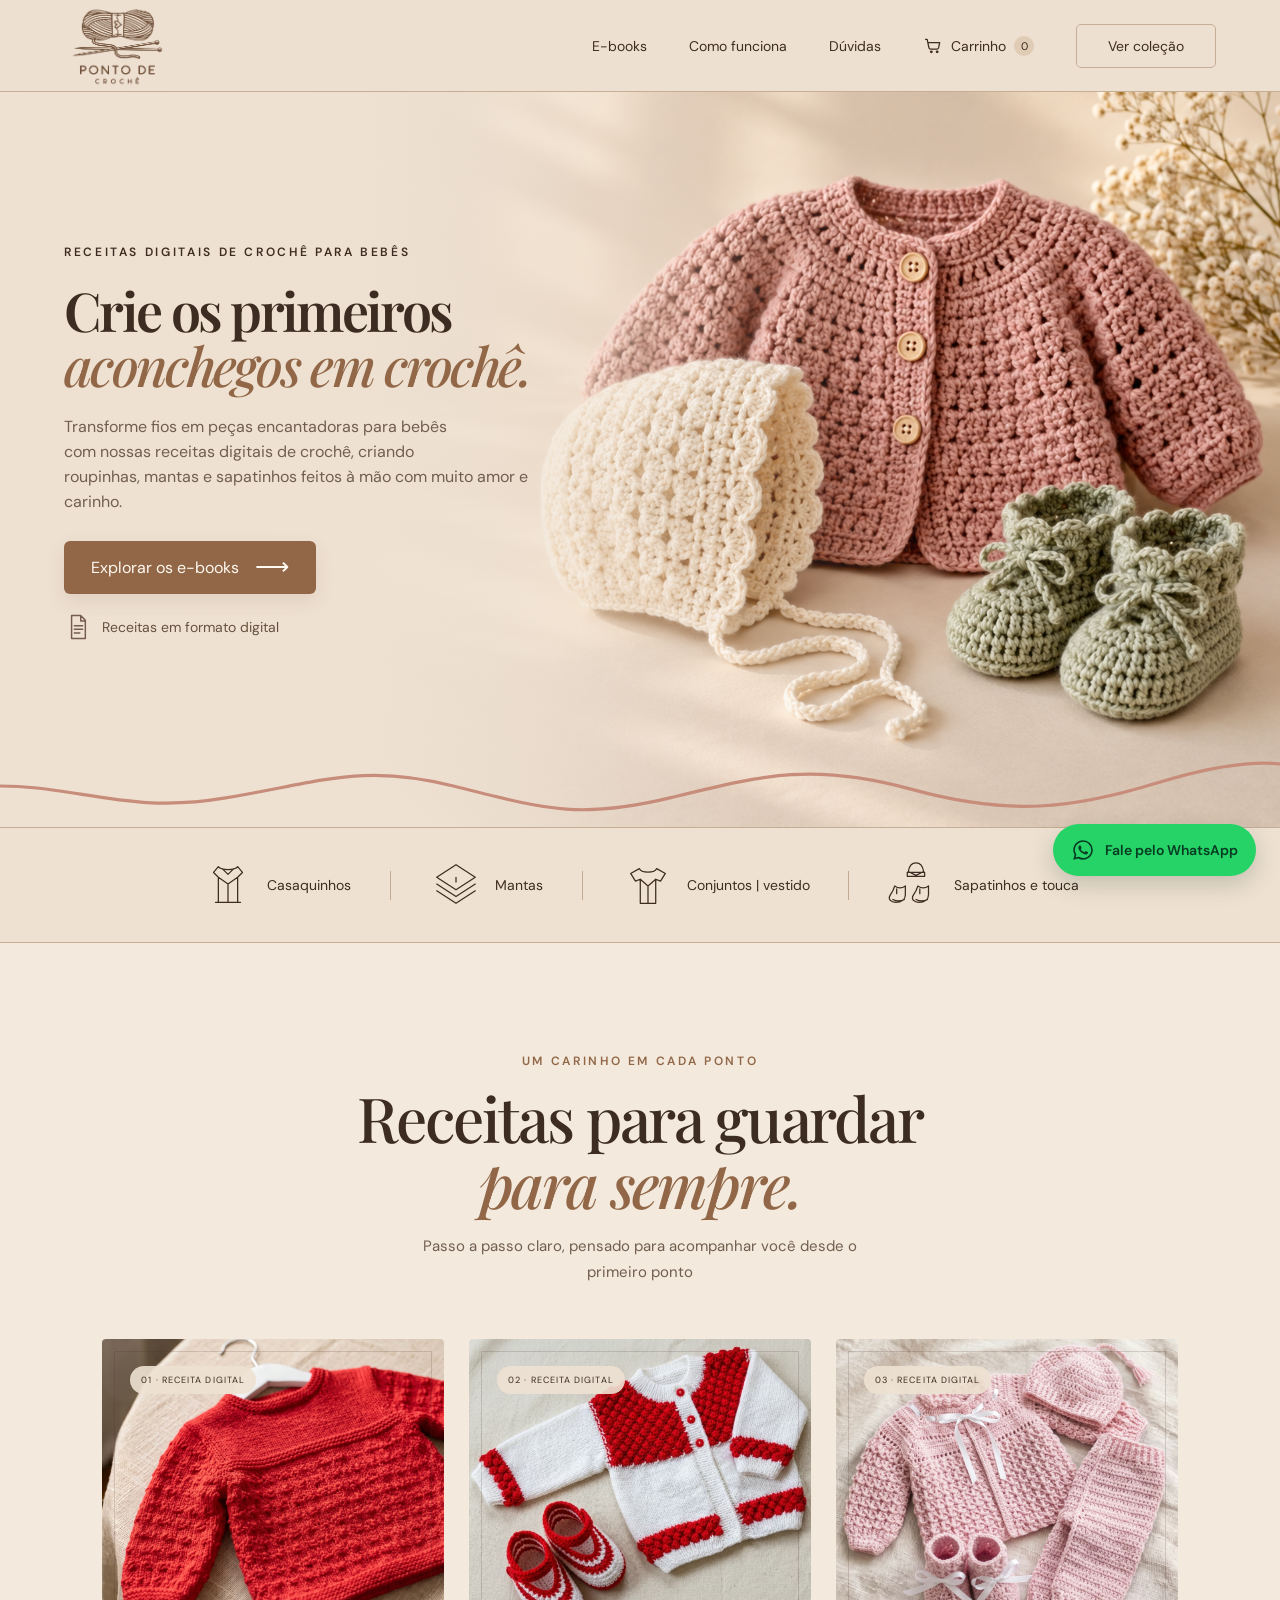
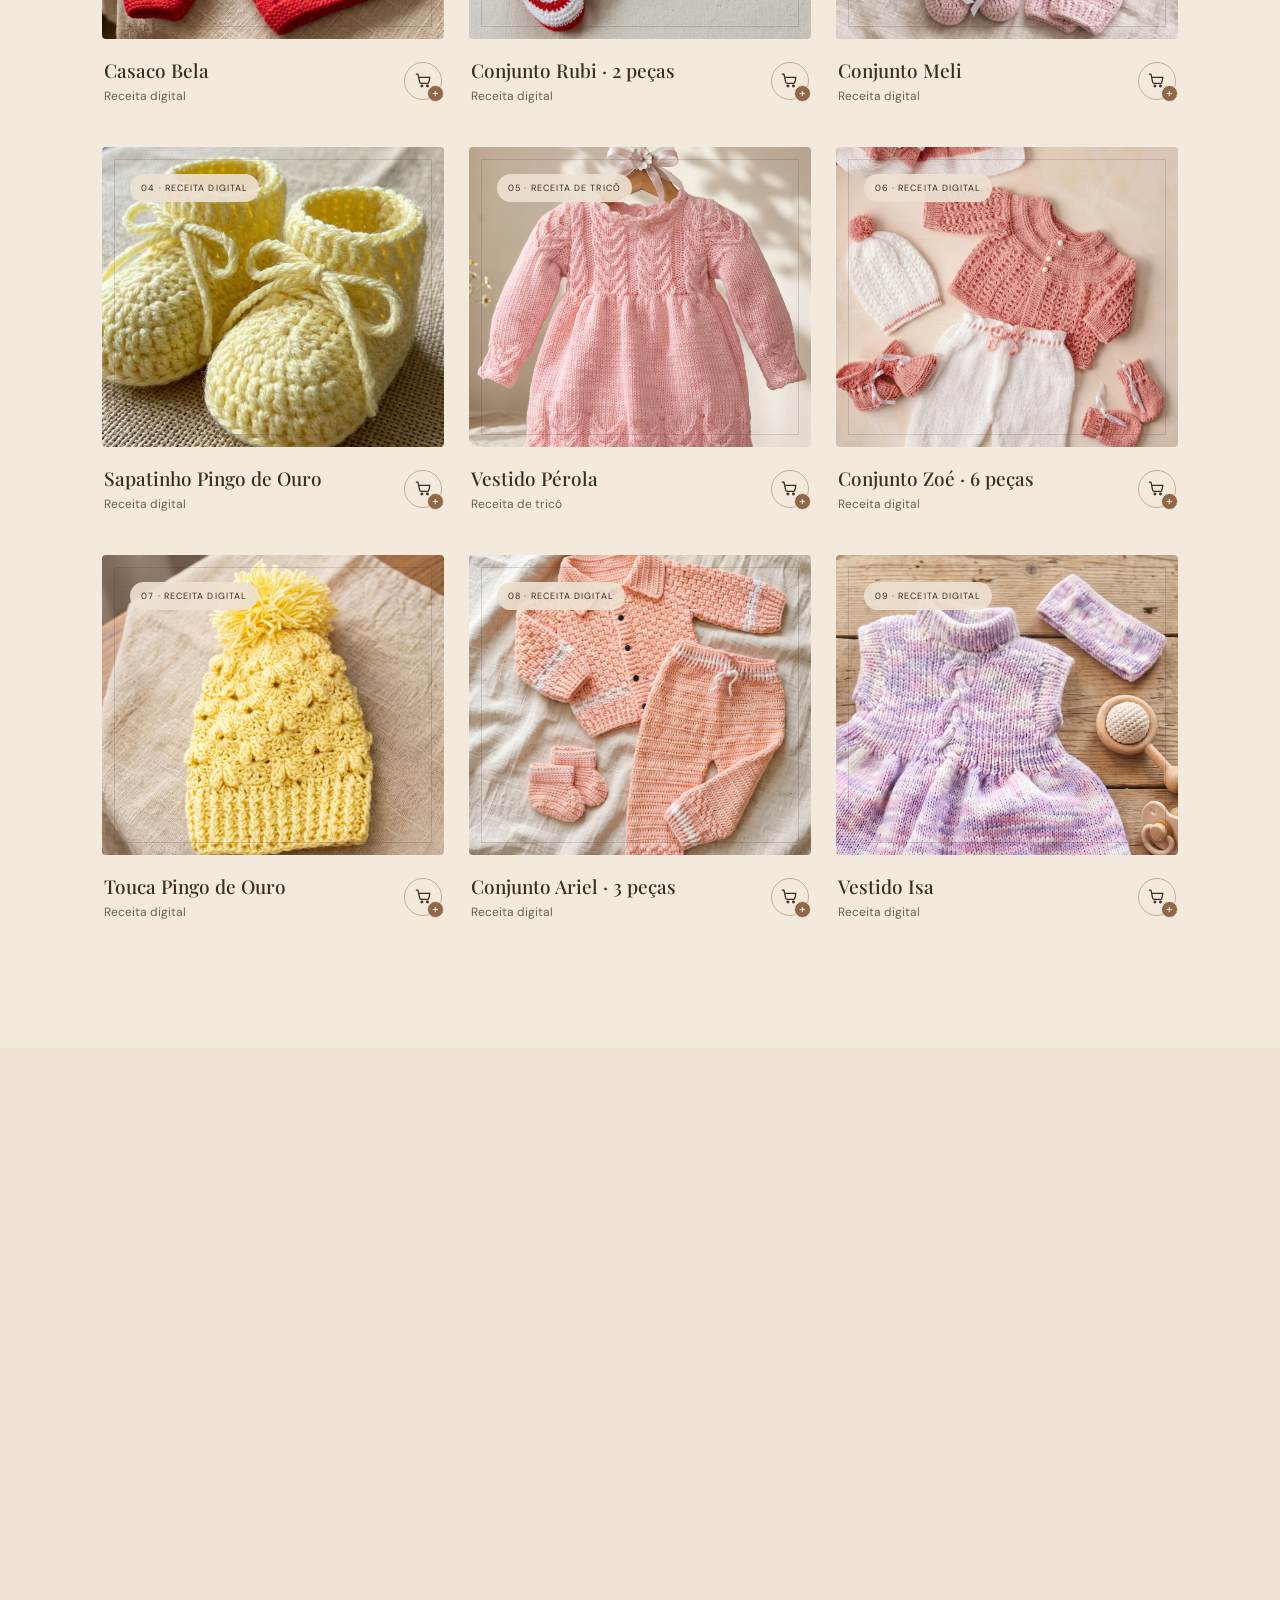
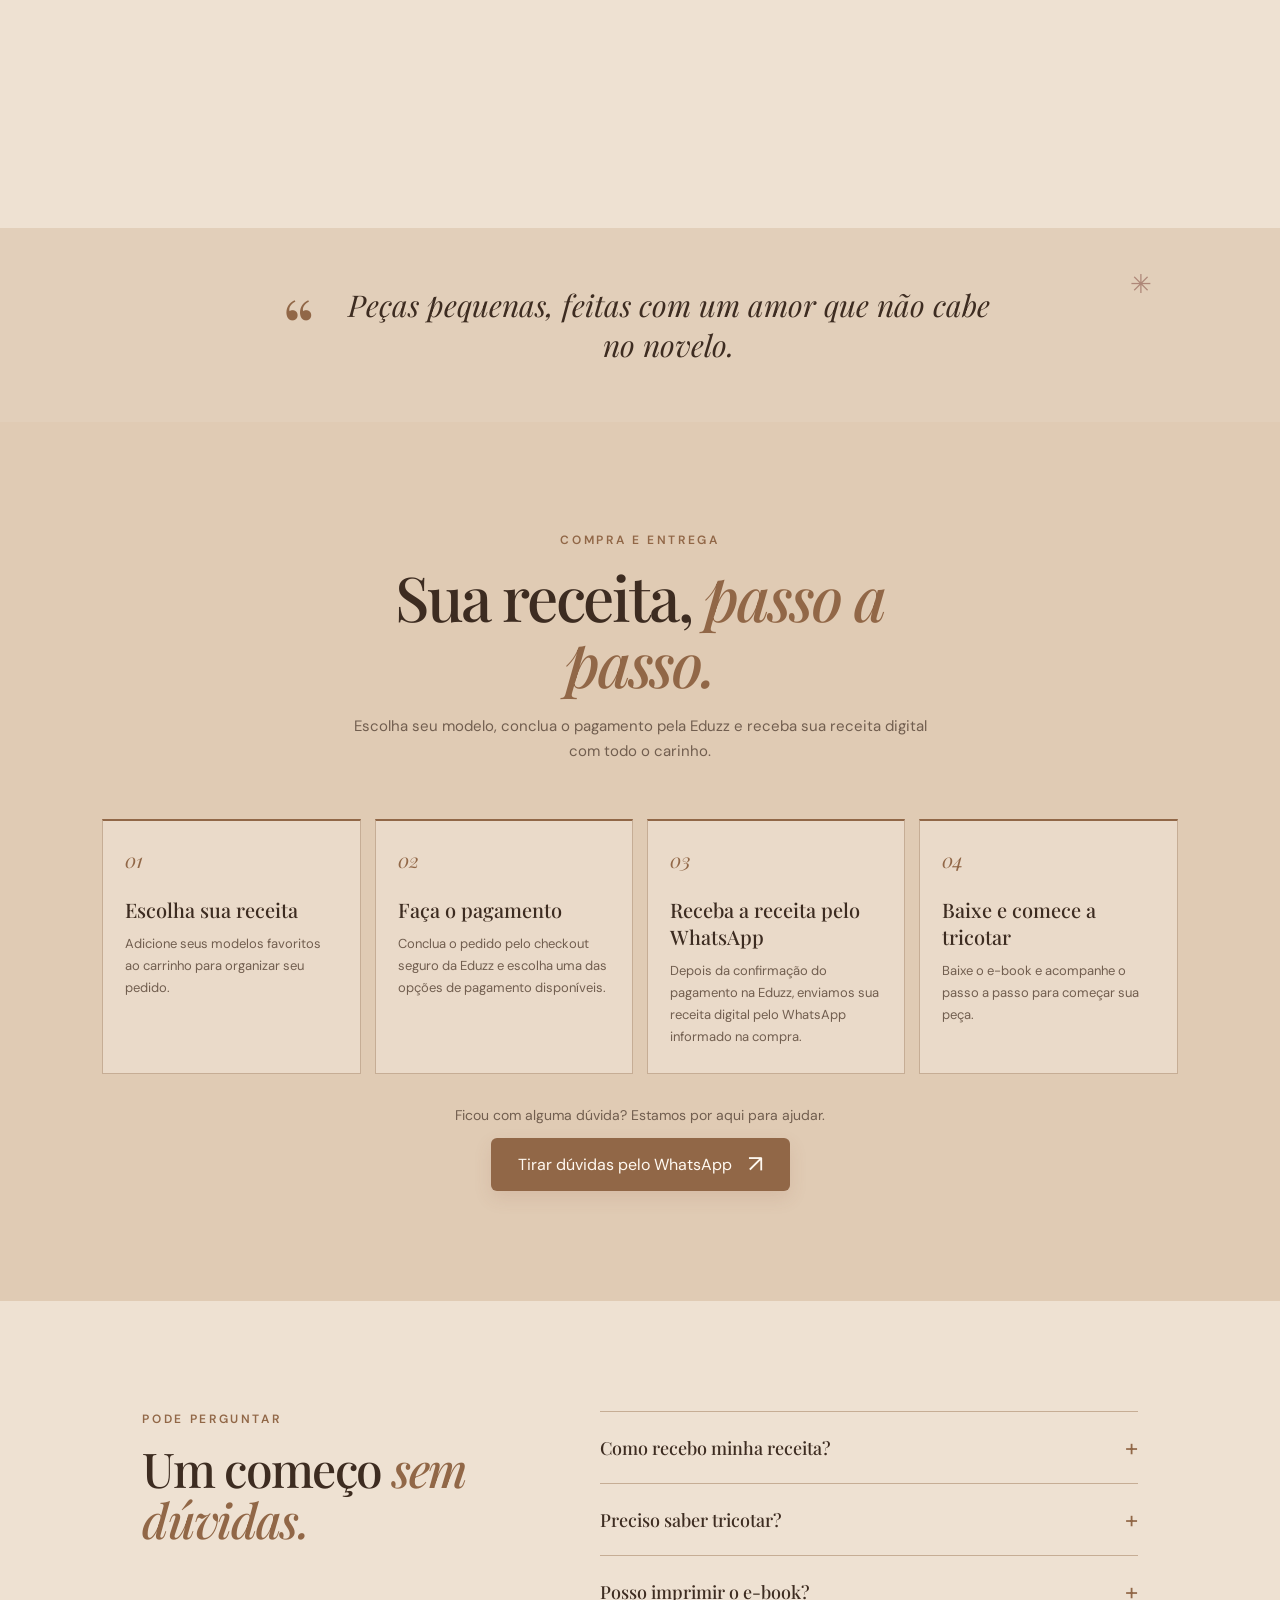
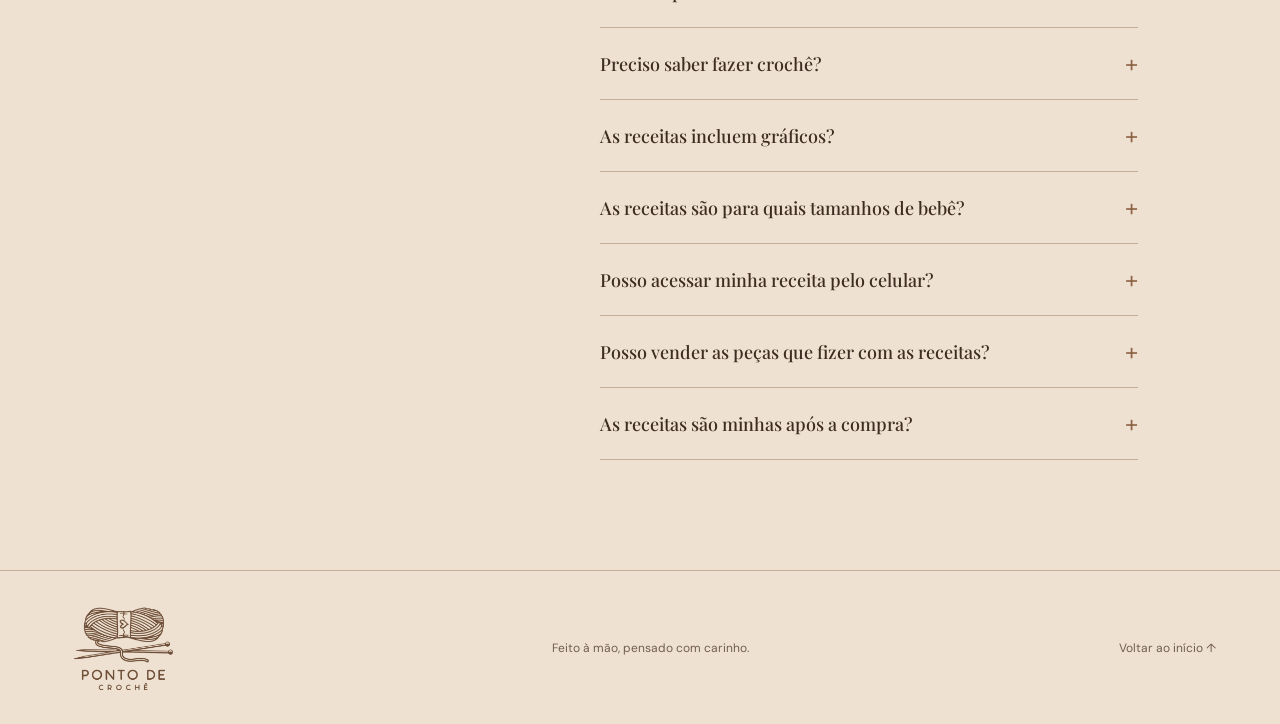
==== pontosdecroche/index.html @ a889184f "Add Ponto de Croche storefront" ====
<!doctype html>
<html lang="pt-BR">
<head>
  <meta charset="utf-8">
  <meta name="viewport" content="width=device-width, initial-scale=1">
  <meta name="theme-color" content="#eee1d2">
  <meta name="description" content="Receitas digitais de tricô para criar roupinhas, mantas e sapatinhos cheios de carinho.">
  <title>Tricô para bebês — receitas feitas de carinho</title>
  <link rel="preconnect" href="https://fonts.googleapis.com">
  <link rel="preconnect" href="https://fonts.gstatic.com" crossorigin>
  <link href="https://fonts.googleapis.com/css2?family=DM+Sans:wght@400;500;600&family=Playfair+Display:ital,wght@0,500;0,600;0,700;1,500;1,600&display=swap" rel="stylesheet">
  <link rel="stylesheet" href="styles.css">
  <script src="script.js" defer></script>
</head>
<body>
  <header class="site-header" id="topo">
    <a class="brand" href="#topo" aria-label="Ponto de Crochê — início">
      <span class="brand-logo" aria-hidden="true"></span>
    </a>
    <button class="menu-toggle" aria-label="Abrir menu" aria-expanded="false"><span></span><span></span></button>
    <nav class="main-nav" aria-label="Navegação principal">
      <a href="#colecao">E-books</a><a href="#como-funciona">Como funciona</a><a href="#duvidas">Dúvidas</a>
      <button class="cart-button" type="button" aria-label="Abrir carrinho vazio" aria-haspopup="dialog" aria-controls="cart-dialog">
        <svg viewBox="0 0 24 24" aria-hidden="true"><path d="M3 4h2l2.1 10.1a2 2 0 0 0 2 1.6h7.7a2 2 0 0 0 1.9-1.4L20 8H6M10 20a1 1 0 1 0 0-2 1 1 0 0 0 0 2Zm7 0a1 1 0 1 0 0-2 1 1 0 0 0 0 2Z"/></svg>
        <span>Carrinho</span><span class="cart-count" aria-hidden="true">0</span>
      </button>
      <a class="nav-cta" href="#colecao">Ver coleção</a>
    </nav>
  </header>

  <dialog class="cart-dialog" id="cart-dialog" aria-labelledby="cart-title">
    <div class="cart-dialog-heading"><h2 id="cart-title">Seu carrinho</h2><button class="cart-close" type="button" aria-label="Fechar carrinho">×</button></div>
    <p class="cart-empty">Seu carrinho está vazio.</p>
    <div class="cart-items" aria-live="polite"></div>
    <p class="cart-status" role="status" aria-live="polite"></p>
    <button class="cart-browse cart-checkout" type="button" disabled>Finalizar compra na Eduzz <span aria-hidden="true">⟶</span></button>
    <a class="cart-browse cart-browse-link" href="#colecao">Conhecer os e-books <span aria-hidden="true">⟶</span></a>
  </dialog>

  <main>
    <section class="hero" aria-labelledby="hero-title">
      <div class="hero-copy">
        <p class="eyebrow reveal">Receitas digitais de crochê para bebês</p>
        <h1 id="hero-title" class="reveal delay-1"><span>Crie os primeiros</span><em>aconchegos em crochê.</em></h1>
        <p class="hero-description reveal delay-2">Transforme fios em peças encantadoras para bebês<br class="desktop-copy-break"> com nossas receitas digitais de crochê, criando<br class="desktop-copy-break"> roupinhas, mantas e sapatinhos feitos à mão com muito amor e carinho.</p>
        <a class="button reveal delay-3" href="#colecao">Explorar os e-books <span aria-hidden="true">⟶</span></a>
        <div class="digital-note reveal delay-3"><svg viewBox="0 0 24 28" aria-hidden="true"><path d="M5 1h10l5 5v20H5zM15 1v6h5M8 12h9M8 16h9M8 20h6"/></svg><span>Receitas em formato digital</span></div>
      </div>
      <div class="hero-art" aria-label="Três roupinhas de crochê para bebês em tons pastel">
        <div class="art-halo"></div>
        <div class="art-photo"><img src="banner-croche-bebes.png" alt="Três peças infantis de crochê em tons pastel: casaquinho rosa, touca creme e sapatinhos verde-claro" fetchpriority="high"></div>
        <div class="photo-wash"></div>
        <div class="floating-yarn" aria-hidden="true"><span></span></div>
        <div class="floating-sparkle sparkle-one" aria-hidden="true">✳</div><div class="floating-sparkle sparkle-two" aria-hidden="true">✳</div>
      </div>
      <div class="thread-line" aria-hidden="true"><svg viewBox="0 0 1600 100" preserveAspectRatio="none"><path d="M-15 54C90 50 155 90 280 69s174-44 288-15 157 42 272 14 177-44 300-10 202 24 306-8 162-29 184-14"/></svg></div>
    </section>

    <section class="categories" aria-label="Tipos de receitas">
      <a href="#colecao" class="category reveal"><svg viewBox="0 0 56 56" aria-hidden="true"><path d="M18 9c3 4 17 4 20 0l5 6-5 5v26H18V20l-5-5zM18 20l10 7 10-7M28 27v19M15 46h26M22 11l6 6 6-6"/></svg><span>Casaquinhos</span></a>
      <span class="category-divider" aria-hidden="true"></span>
      <a href="#colecao" class="category reveal delay-1"><svg viewBox="0 0 56 56" aria-hidden="true"><path d="m8 20 20-13 20 13-20 13zM8 27l20 13 20-13M8 34l20 13 20-13M28 20v5"/></svg><span>Mantas</span></a>
      <span class="category-divider" aria-hidden="true"></span>
      <a href="#colecao" class="category reveal delay-2"><svg viewBox="0 0 56 56" aria-hidden="true"><path d="M19 11c2 5 16 5 18 0l9 5-5 8-5-2v25H20V22l-5 2-5-8zM20 22l8 7 8-7M28 29v18"/></svg><span>Conjuntos | vestido</span></a>
      <span class="category-divider" aria-hidden="true"></span>
      <a href="#colecao" class="category reveal delay-3"><svg viewBox="0 0 56 56" aria-hidden="true"><path d="M21 14c1-6 4-9 8-9s7 3 8 9l-8 4-8-4zM20 15h18v4H20zM7 29c4 3 7 3 11 0v9c0 5-4 8-10 8-5 0-8-3-6-7l3-5 2-5zM31 29c4 3 7 3 11 0v9c0 5-4 8-10 8-5 0-8-3-6-7l3-5 2-5zM9 32v5M33 32v5M5 43c4 2 8 2 12 0M29 43c4 2 8 2 12 0"/></svg><span>Sapatinhos e touca</span></a>
    </section>

    <section class="collection section-pad" id="colecao">
      <div class="section-heading reveal"><p class="eyebrow">Um carinho em cada ponto</p><h2>Receitas para guardar<br><em>para sempre.</em></h2><p>Passo a passo claro, pensado para acompanhar você desde o primeiro ponto</p></div>
      <div class="book-grid">
        <article class="book-card reveal"><div class="book-visual"><img class="book-photo" src="assets/receitas/casaco-bela.jpg" alt="Casaco vermelho de bebê feito à mão" loading="lazy"><span class="book-label">01 · receita digital</span></div><div class="book-info"><div><h3>Casaco Bela</h3><p>Receita digital</p></div><button class="add-to-cart" type="button" data-product-id="casaco-bela" aria-label="Adicionar Casaco Bela ao carrinho"><svg viewBox="0 0 24 24" aria-hidden="true"><path d="M3 4h2l2.1 10.1a2 2 0 0 0 2 1.6h7.7a2 2 0 0 0 1.9-1.4L20 8H6M10 20a1 1 0 1 0 0-2 1 1 0 0 0 0 2Zm7 0a1 1 0 1 0 0-2 1 1 0 0 0 0 2Z"/></svg></button></div></article>
        <article class="book-card reveal delay-1"><div class="book-visual"><img class="book-photo" src="assets/receitas/conjunto-rubi-2-pecas.jpg" alt="Conjunto branco e vermelho com casaquinho e sapatinhos" loading="lazy"><span class="book-label">02 · receita digital</span></div><div class="book-info"><div><h3>Conjunto Rubi · 2 peças</h3><p>Receita digital</p></div><button class="add-to-cart" type="button" data-product-id="conjunto-rubi" aria-label="Adicionar Conjunto Rubi, 2 peças, ao carrinho"><svg viewBox="0 0 24 24" aria-hidden="true"><path d="M3 4h2l2.1 10.1a2 2 0 0 0 2 1.6h7.7a2 2 0 0 0 1.9-1.4L20 8H6M10 20a1 1 0 1 0 0-2 1 1 0 0 0 0 2Zm7 0a1 1 0 1 0 0-2 1 1 0 0 0 0 2Z"/></svg></button></div></article>
        <article class="book-card reveal delay-2"><div class="book-visual"><img class="book-photo" src="assets/receitas/conjunto-meli.jpg" alt="Conjunto rosa de bebê com casaquinho, touca e sapatinhos" loading="lazy"><span class="book-label">03 · receita digital</span></div><div class="book-info"><div><h3>Conjunto Meli</h3><p>Receita digital</p></div><button class="add-to-cart" type="button" data-product-id="conjunto-meli" aria-label="Adicionar Conjunto Meli ao carrinho"><svg viewBox="0 0 24 24" aria-hidden="true"><path d="M3 4h2l2.1 10.1a2 2 0 0 0 2 1.6h7.7a2 2 0 0 0 1.9-1.4L20 8H6M10 20a1 1 0 1 0 0-2 1 1 0 0 0 0 2Zm7 0a1 1 0 1 0 0-2 1 1 0 0 0 0 2Z"/></svg></button></div></article>
        <article class="book-card reveal delay-3"><div class="book-visual"><img class="book-photo" src="assets/receitas/sapatinho-pingo-de-ouro.png" alt="Par de sapatinhos de bebê em amarelo claro" loading="lazy"><span class="book-label">04 · receita digital</span></div><div class="book-info"><div><h3>Sapatinho Pingo de Ouro</h3><p>Receita digital</p></div><button class="add-to-cart" type="button" data-product-id="sapatinho-pingo-de-ouro" aria-label="Adicionar Sapatinho Pingo de Ouro ao carrinho"><svg viewBox="0 0 24 24" aria-hidden="true"><path d="M3 4h2l2.1 10.1a2 2 0 0 0 2 1.6h7.7a2 2 0 0 0 1.9-1.4L20 8H6M10 20a1 1 0 1 0 0-2 1 1 0 0 0 0 2Zm7 0a1 1 0 1 0 0-2 1 1 0 0 0 0 2Z"/></svg></button></div></article>
        <article class="book-card reveal"><div class="book-visual"><img class="book-photo" src="assets/receitas/vestido-perola.png" alt="Vestido infantil de tricô rosa claro com mangas compridas e laço branco" loading="lazy"><span class="book-label">05 · receita de tricô</span></div><div class="book-info"><div><h3>Vestido Pérola</h3><p>Receita de tricô</p></div><button class="add-to-cart" type="button" data-product-id="vestido-perola" aria-label="Adicionar Vestido Pérola ao carrinho"><svg viewBox="0 0 24 24" aria-hidden="true"><path d="M3 4h2l2.1 10.1a2 2 0 0 0 2 1.6h7.7a2 2 0 0 0 1.9-1.4L20 8H6M10 20a1 1 0 1 0 0-2 1 1 0 0 0 0 2Zm7 0a1 1 0 1 0 0-2 1 1 0 0 0 0 2Z"/></svg></button></div></article>
        <article class="book-card reveal delay-1"><div class="book-visual"><img class="book-photo" src="assets/receitas/conjunto-zoe.jpg" alt="Conjunto de tricô infantil em rosa e branco com casaquinho, calça, touca e sapatinhos" loading="lazy"><span class="book-label">06 · receita digital</span></div><div class="book-info"><div><h3>Conjunto Zoé · 6 peças</h3><p>Receita digital</p></div><button class="add-to-cart" type="button" data-product-id="conjunto-zoe" aria-label="Adicionar Conjunto Zoé, 6 peças, ao carrinho"><svg viewBox="0 0 24 24" aria-hidden="true"><path d="M3 4h2l2.1 10.1a2 2 0 0 0 2 1.6h7.7a2 2 0 0 0 1.9-1.4L20 8H6M10 20a1 1 0 1 0 0-2 1 1 0 0 0 0 2Zm7 0a1 1 0 1 0 0-2 1 1 0 0 0 0 2Z"/></svg></button></div></article>
        <article class="book-card reveal delay-2"><div class="book-visual"><img class="book-photo" src="assets/receitas/touca-pingo-de-ouro.jpg" alt="Touca amarela de bebê com pompom" loading="lazy"><span class="book-label">07 · receita digital</span></div><div class="book-info"><div><h3>Touca Pingo de Ouro</h3><p>Receita digital</p></div><button class="add-to-cart" type="button" data-product-id="touca-pingo-de-ouro" aria-label="Adicionar Touca Pingo de Ouro ao carrinho"><svg viewBox="0 0 24 24" aria-hidden="true"><path d="M3 4h2l2.1 10.1a2 2 0 0 0 2 1.6h7.7a2 2 0 0 0 1.9-1.4L20 8H6M10 20a1 1 0 1 0 0-2 1 1 0 0 0 0 2Zm7 0a1 1 0 1 0 0-2 1 1 0 0 0 0 2Z"/></svg></button></div></article>
        <article class="book-card reveal delay-3"><div class="book-visual"><img class="book-photo" src="assets/receitas/conjunto-ariel-3-pecas.jpg" alt="Conjunto infantil de crochê rosa claro com casaquinho, calça e sapatinhos" loading="lazy"><span class="book-label">08 · receita digital</span></div><div class="book-info"><div><h3>Conjunto Ariel · 3 peças</h3><p>Receita digital</p></div><button class="add-to-cart" type="button" data-product-id="conjunto-ariel" aria-label="Adicionar Conjunto Ariel, 3 peças, ao carrinho"><svg viewBox="0 0 24 24" aria-hidden="true"><path d="M3 4h2l2.1 10.1a2 2 0 0 0 2 1.6h7.7a2 2 0 0 0 1.9-1.4L20 8H6M10 20a1 1 0 1 0 0-2 1 1 0 0 0 0 2Zm7 0a1 1 0 1 0 0-2 1 1 0 0 0 0 2Z"/></svg></button></div></article>
        <article class="book-card reveal"><div class="book-visual"><img class="book-photo" src="assets/receitas/vestido-isa.png" alt="Vestido infantil de tricô em tons claros de rosa e lilás" loading="lazy"><span class="book-label">09 · receita digital</span></div><div class="book-info"><div><h3>Vestido Isa</h3><p>Receita digital</p></div><button class="add-to-cart" type="button" data-product-id="vestido-isa" aria-label="Adicionar Vestido Isa ao carrinho"><svg viewBox="0 0 24 24" aria-hidden="true"><path d="M3 4h2l2.1 10.1a2 2 0 0 0 2 1.6h7.7a2 2 0 0 0 1.9-1.4L20 8H6M10 20a1 1 0 1 0 0-2 1 1 0 0 0 0 2Zm7 0a1 1 0 1 0 0-2 1 1 0 0 0 0 2Z"/></svg></button></div></article>
      </div>
    </section>

    <section class="how section-pad" id="como-funciona"><div class="how-image reveal"><img src="assets/como-funciona/croche-manual.png" alt="Mãos fazendo crochê em peça branca e vermelha para bebê" loading="lazy"><span class="image-note">feito com calma, ponto por ponto</span></div><div class="how-copy reveal delay-1"><p class="eyebrow">Do primeiro ponto ao último</p><h2>Seu próximo<br>projeto começa<br><em>com um clique.</em></h2><ol class="steps"><li><span>01</span><div><h3>Escolha sua receita</h3><p>Encontre o projeto que combina com você.</p></div></li><li><span>02</span><div><h3>Receba na hora</h3><p>O e-book digital chega para você começar.</p></div></li><li><span>03</span><div><h3>Tricote com carinho</h3><p>Acompanhe instruções feitas para serem simples.</p></div></li></ol><a href="#colecao" class="text-link">Encontrar meu próximo projeto <span>⟶</span></a></div></section>

    <section class="quote-band reveal"><span class="quote-mark">“</span><p>Peças pequenas, feitas com um amor que não cabe no novelo.</p><span class="quote-flower">✳</span></section>
    <section class="purchase-guide section-pad" id="como-comprar" aria-labelledby="purchase-title">
      <div class="section-heading reveal">
        <p class="eyebrow">Compra e entrega</p>
        <h2 id="purchase-title">Sua receita, <em>passo a passo.</em></h2>
        <p>Escolha seu modelo, conclua o pagamento pela Eduzz e receba sua receita digital com todo o carinho.</p>
      </div>
      <div class="purchase-grid">
        <article class="purchase-card reveal"><span class="purchase-number">01</span><h3>Escolha sua receita</h3><p>Adicione seus modelos favoritos ao carrinho para organizar seu pedido.</p></article>
        <article class="purchase-card reveal delay-1"><span class="purchase-number">02</span><h3>Faça o pagamento</h3><p>Conclua o pedido pelo checkout seguro da Eduzz e escolha uma das opções de pagamento disponíveis.</p></article>
        <article class="purchase-card reveal delay-2"><span class="purchase-number">03</span><h3>Receba a receita pelo WhatsApp</h3><p>Depois da confirmação do pagamento na Eduzz, enviamos sua receita digital pelo WhatsApp informado na compra.</p></article>
        <article class="purchase-card reveal delay-3"><span class="purchase-number">04</span><h3>Baixe e comece a tricotar</h3><p>Baixe o e-book e acompanhe o passo a passo para começar sua peça.</p></article>
      </div>
      <div class="purchase-contact reveal"><p>Ficou com alguma dúvida? Estamos por aqui para ajudar.</p><a class="button" href="https://wa.me/5545920058122?text=Ol%C3%A1%21%20Quero%20tirar%20uma%20d%C3%BAvida%20sobre%20as%20receitas%20digitais." target="_blank" rel="noopener noreferrer">Tirar dúvidas pelo WhatsApp <span aria-hidden="true">↗</span></a></div>
    </section>

    <section class="faq section-pad" id="duvidas"><div class="section-heading reveal"><p class="eyebrow">Pode perguntar</p><h2>Um começo <em>sem dúvidas.</em></h2></div><div class="faq-list"><details class="reveal"><summary>Como recebo minha receita?</summary><p>As receitas são digitais. Depois da compra, você recebe o acesso para baixar e consultar no seu celular, tablet ou computador.</p></details><details class="reveal delay-1"><summary>Preciso saber tricotar?</summary><p>As instruções são organizadas para acompanhar cada etapa. Confira a descrição de cada e-book para ver o nível indicado e os materiais necessários.</p></details><details class="reveal delay-2"><summary>Posso imprimir o e-book?</summary><p>Sim. Você pode consultar a receita na tela ou imprimir uma cópia para acompanhar seu projeto.</p></details><details class="reveal"><summary>Preciso saber fazer crochê?</summary><p>Não precisa ser expert! Nossas receitas são explicadas passo a passo, com orientações para ajudar você durante a confecção. E, se surgir alguma dúvida, você também conta com suporte para não precisar fazer tudo sozinha!</p></details><details class="reveal"><summary>As receitas incluem gráficos?</summary><p>Sim! Nossas receitas contam com instruções detalhadas, gráficos e guias de pontos para facilitar o seu aprendizado e ajudar você a criar cada peça com mais confiança.</p></details><details class="reveal"><summary>As receitas são para quais tamanhos de bebê?</summary><p>Cada receita possui suas próprias indicações de tamanho, para que você saiba exatamente para qual fase do bebê a peça foi pensada. Confira os detalhes de cada modelo antes de começar!</p></details><details class="reveal"><summary>Posso acessar minha receita pelo celular?</summary><p>Sim! Você pode acessar suas receitas pelo celular, tablet ou computador, sempre que quiser. E, se preferir acompanhar cada etapa no papel, também pode imprimir o e-book.</p></details><details class="reveal"><summary>Posso vender as peças que fizer com as receitas?</summary><p>Sim! Você pode transformar nossas receitas em lindas peças de crochê feitas à mão e comercializar suas criações.</p></details><details class="reveal"><summary>As receitas são minhas após a compra?</summary><p>Sim! Após a compra, você terá acesso vitalício à receita adquirida, podendo consultá-la sempre que quiser, sem se preocupar com o prazo de acesso.</p></details></div></section>
  </main>
  <footer class="site-footer"><a class="brand" href="#topo" aria-label="Ponto de Crochê — voltar ao início"><span class="brand-logo" aria-hidden="true"></span></a><p>Feito à mão, pensado com carinho.</p><a href="#topo" class="back-top">Voltar ao início ↑</a></footer>
  <a class="whatsapp-float" href="https://wa.me/5545920058122?text=Ol%C3%A1%21%20Quero%20saber%20mais%20sobre%20as%20receitas%20de%20croch%C3%AA%20para%20beb%C3%AAs." target="_blank" rel="noopener noreferrer" aria-label="Fale diretamente pelo WhatsApp, abre em nova aba">
    <svg viewBox="0 0 32 32" aria-hidden="true"><path fill="currentColor" d="M16.04 3C8.87 3 3.04 8.8 3.04 15.97c0 2.29.6 4.53 1.73 6.5L3 29l6.7-1.75a13.1 13.1 0 0 0 6.34 1.62h.01c7.17 0 13-5.82 13-12.98A12.9 12.9 0 0 0 16.04 3Zm.01 23.67h-.01a10.9 10.9 0 0 1-5.56-1.52l-.4-.24-3.98 1.04 1.06-3.88-.26-.4a10.84 10.84 0 0 1-1.67-5.7c0-5.98 4.86-10.84 10.83-10.84 2.9 0 5.62 1.13 7.67 3.18a10.78 10.78 0 0 1 3.17 7.68c0 5.97-4.86 10.83-10.85 10.83Zm5.95-8.12c-.32-.16-1.88-.93-2.17-1.03-.29-.1-.5-.16-.71.16-.21.32-.82 1.03-1 1.24-.19.21-.37.24-.69.08-.32-.16-1.34-.49-2.55-1.57-.94-.84-1.57-1.88-1.75-2.2-.18-.32-.02-.49.14-.65.14-.14.32-.37.48-.56.16-.19.21-.32.32-.53.1-.21.05-.4-.03-.56-.08-.16-.71-1.72-.98-2.35-.26-.62-.52-.54-.71-.55h-.61c-.21 0-.55.08-.84.4-.29.32-1.1 1.08-1.1 2.64s1.13 3.07 1.29 3.28c.16.21 2.22 3.39 5.38 4.75.75.32 1.34.51 1.8.65.76.24 1.45.21 2 .13.61-.09 1.88-.77 2.14-1.51.26-.75.26-1.39.18-1.52-.08-.13-.29-.21-.61-.37Z"/></svg>
    <span>Fale pelo WhatsApp</span>
  </a>
</body>
</html>
---- pontosdecroche/styles.css ----
:root{--paper:#eee1d2;--paper-deep:#e0cbb4;--ink:#3d2c21;--muted:#715e4f;--rose:#916747;--rose-dark:#6d4d36;--line:#c6ad95;--sage:#dac6af;--serif:'Playfair Display',Georgia,serif;--sans:'DM Sans',Arial,sans-serif}*{box-sizing:border-box}html{scroll-behavior:smooth;scroll-padding-top:90px}body{margin:0;background:var(--paper);color:var(--ink);font-family:var(--sans);-webkit-font-smoothing:antialiased}a{color:inherit;text-decoration:none}.site-header{height:74px;padding:0 5%;border-bottom:1px solid var(--line);display:flex;align-items:center;justify-content:space-between;position:relative;z-index:10;background:rgba(238,225,210,.94)}.brand{display:flex;align-items:center;gap:12px;font:500 28px var(--serif);white-space:nowrap}.brand-mark{width:56px;height:56px;fill:none;stroke:currentColor;stroke-width:1.45;stroke-linecap:round;stroke-linejoin:round}.main-nav{display:flex;align-items:center;gap:42px;font-size:14px}.main-nav>a:not(.nav-cta){transition:color .2s}.main-nav>a:hover{color:var(--rose)}.nav-cta{border:1px solid #c6ad95;border-radius:5px;padding:12px 31px;transition:background .25s,color .25s}.nav-cta:hover{background:var(--ink);color:var(--paper)}.menu-toggle{display:none}.hero{min-height:735px;position:relative;display:grid;grid-template-columns:43% 57%;align-items:center;padding:46px 5% 75px;overflow:hidden}.hero-copy{position:relative;z-index:3;max-width:570px;padding-bottom:6px}.eyebrow{text-transform:uppercase;letter-spacing:.22em;font-size:12px;font-weight:600;margin:0 0 22px}.hero h1{font:600 clamp(60px,6.8vw,100px)/.91 var(--serif);letter-spacing:-.045em;margin:0 0 22px}.hero h1 em,.section-heading h2 em,.how-copy h2 em{color:var(--rose);font-weight:500}.hero-description{font-size:18px;line-height:1.65;color:#715e4f;max-width:490px;margin:0 0 26px}.button{display:inline-flex;align-items:center;gap:16px;background:var(--rose);color:#fff9f1;padding:16px 27px;border-radius:6px;font-size:16px;transition:transform .25s,background .25s;box-shadow:0 7px 18px #8d514220}.button span{font-size:24px;line-height:.7;transition:transform .25s}.button:hover{background:var(--rose-dark);transform:translateY(-3px)}.button:hover span{transform:translateX(5px)}.digital-note{display:flex;align-items:center;gap:13px;color:#66513e;font-size:14px;margin:20px 0 0 3px}.digital-note svg{width:22px;height:27px;fill:none;stroke:#765b53;stroke-width:1.6;stroke-linecap:round;stroke-linejoin:round}.hero-art{position:absolute;inset:10px 0 52px 38%;overflow:hidden;border-radius:48% 0 0 46%;animation:art-arrive 1.3s cubic-bezier(.2,.7,.2,1) both}.art-halo{position:absolute;inset:0 0 0 5%;background:linear-gradient(140deg,#c5a993,#e6d8c7 42%,#b89b84);border-radius:47% 0 0 46%}.art-photo{position:absolute;inset:8% 0 0 0;overflow:hidden;border-radius:48% 0 0 45%;}.art-photo img{width:100%;height:100%;object-fit:cover;object-position:center 52%;filter:sepia(.13) saturate(.82);animation:photo-drift 24s ease-in-out infinite alternate}.photo-wash{position:absolute;inset:0;background:linear-gradient(90deg,var(--paper) 0%,rgba(238,225,210,.5) 10%,transparent 42%),linear-gradient(0deg,rgba(238,225,210,.28),transparent 23%);pointer-events:none}.floating-yarn{position:absolute;right:11%;top:34%;width:122px;height:122px;border-radius:50%;background:repeating-radial-gradient(ellipse at 40% 35%,#a6695b 0 3px,#c58a76 4px 7px,#9f6255 8px 10px);box-shadow:inset -10px -9px 17px #6d413b66,0 17px 25px #54332b35;animation:float 5.5s ease-in-out infinite}.floating-yarn:before,.floating-yarn:after{content:'';position:absolute;width:4px;height:120px;left:44%;top:-7px;border-radius:100%;border:2px solid #b99872;transform:rotate(35deg)}.floating-yarn:after{left:58%;transform:rotate(48deg)}.floating-yarn span{position:absolute;width:50px;height:20px;border-bottom:2px solid #d6aa91;right:-39px;bottom:14px;transform:rotate(-12deg)}.floating-sparkle{position:absolute;color:#f8eddb;text-shadow:0 2px 10px #8d6f4e;font-size:25px;animation:twinkle 3.5s ease-in-out infinite}.sparkle-one{top:24%;left:24%}.sparkle-two{top:67%;right:35%;animation-delay:1.2s}.thread-line{position:absolute;bottom:4px;left:0;width:100%;height:80px;z-index:2;pointer-events:none}.thread-line svg{width:100%;height:100%;overflow:visible}.thread-line path{fill:none;stroke:#c78c7a;stroke-width:4;stroke-linecap:round;stroke-dasharray:2000;stroke-dashoffset:2000;animation:draw-thread 3s 1s ease forwards}.categories{min-height:116px;border-top:1px solid var(--line);border-bottom:1px solid var(--line);display:flex;justify-content:center;align-items:center;gap:6%;position:relative;z-index:4;background:rgba(238,225,210,.9)}.category{display:flex;align-items:center;gap:15px;font-size:14px;transition:transform .25s,color .25s}.category:hover{transform:translateY(-4px);color:var(--rose)}.category svg{width:54px;height:54px;fill:none;stroke:currentColor;stroke-width:1.3;stroke-linecap:round;stroke-linejoin:round}.category-divider{width:1px;height:29px;background:#c2a98f}.section-pad{padding:110px 8%}.collection{background:#f3e9dd}.section-heading{text-align:center;max-width:600px;margin:0 auto 54px}.section-heading .eyebrow{color:var(--rose);margin-bottom:16px}.section-heading h2,.how-copy h2{font:500 clamp(40px,5vw,62px)/1.06 var(--serif);letter-spacing:-.035em;margin:0 0 18px}.section-heading>p:last-child{color:var(--muted);font-size:15px;line-height:1.7;max-width:480px;margin:0 auto}.book-grid{max-width:1120px;margin:auto;display:grid;grid-template-columns:repeat(3,1fr);gap:25px}.book-card{min-width:0}.book-visual{height:300px;border-radius:4px;position:relative;display:flex;align-items:center;justify-content:center;overflow:hidden}.book-visual:after{content:'';position:absolute;inset:12px;border:1px solid rgba(71,43,35,.17);pointer-events:none}.book-rose{background:linear-gradient(145deg,#e8c9bc,#cc9e8e)}.book-cream{background:linear-gradient(145deg,#e9e0cf,#c9bda6)}.book-sage{background:linear-gradient(145deg,#dce0d2,#b9bea9)}.book-label{position:absolute;top:27px;left:28px;font-size:9px;letter-spacing:.19em;text-transform:uppercase;color:#614a42}.book-caption{position:absolute;bottom:24px;font:italic 18px var(--serif);color:#54362e}.mini-knit{position:relative;filter:drop-shadow(0 15px 10px #4f302426);transition:transform .5s}.book-card:hover .mini-knit{transform:translateY(-8px) rotate(-2deg)}.knit-jacket{width:150px;height:142px;background:repeating-linear-gradient(90deg,#ad6d5d 0 4px,#c78976 5px 9px);clip-path:polygon(25% 4%,40% 12%,60% 12%,75% 4%,96% 23%,84% 43%,77% 34%,77% 100%,23% 100%,23% 34%,16% 43%,4% 23%);border-radius:18px}.knit-jacket:before{content:'';position:absolute;left:49%;top:13%;height:87%;border-left:2px solid #efd2bd}.knit-jacket i{position:absolute;left:53%;width:8px;height:8px;border-radius:50%;background:#816044;z-index:1}.knit-jacket i:nth-child(1){top:29%}.knit-jacket i:nth-child(2){top:47%}.knit-jacket i:nth-child(3){top:65%}.knit-blanket{width:170px;height:130px;transform:rotate(-7deg);background:repeating-linear-gradient(0deg,#f2e9d8 0 8px,#d9ccb9 9px 11px);border-radius:8px;box-shadow:10px 10px 0 #b9aa95}.knit-blanket i{position:absolute;inset:0 0 auto;height:100%;width:1px;background:#c6b9a5}.knit-blanket i:nth-child(1){left:25%}.knit-blanket i:nth-child(2){left:50%}.knit-blanket i:nth-child(3){left:75%}.knit-blanket i:nth-child(4){display:none}.knit-booties{display:flex;gap:10px;align-items:flex-end}.knit-booties i{width:67px;height:82px;border-radius:50% 50% 42% 40%;background:repeating-linear-gradient(0deg,#f8f0df 0 5px,#d8cbb7 6px 8px);transform:rotate(-12deg);box-shadow:inset -7px -7px 10px #9b8b7160,0 11px 15px #4f302426}.knit-booties i+ i{transform:rotate(12deg) translateY(-4px)}.book-info{display:flex;align-items:center;justify-content:space-between;padding:18px 2px}.book-info h3{font:500 19px var(--serif);margin:0 0 5px}.book-info p{font-size:12px;color:var(--muted);margin:0}.book-arrow{width:34px;height:34px;border:1px solid var(--line);border-radius:50%;display:grid;place-items:center;transition:background .2s,color .2s}.book-card:hover .book-arrow{background:var(--ink);color:white}.how{display:grid;grid-template-columns:1fr 1fr;gap:9%;align-items:center;max-width:1300px;margin:auto}.how-image{height:560px;position:relative}.how-image img{width:100%;height:100%;object-fit:cover;filter:sepia(.12) saturate(.75)}.image-note{position:absolute;bottom:22px;left:22px;background:var(--paper);padding:12px 16px;font:italic 14px var(--serif)}.how-copy .eyebrow{color:var(--rose);margin-bottom:16px}.how-copy h2{font-size:clamp(43px,5vw,65px);margin-bottom:32px}.steps{list-style:none;margin:0;padding:0}.steps li{display:flex;gap:19px;padding:17px 0;border-top:1px solid var(--line)}.steps li>span{font:italic 17px var(--serif);color:var(--rose)}.steps h3{font:500 16px var(--serif);margin:0 0 4px}.steps p{font-size:13px;color:var(--muted);margin:0}.text-link{display:inline-flex;gap:12px;align-items:center;border-bottom:1px solid var(--rose);padding:0 0 7px;margin-top:25px;font-size:13px;color:var(--rose-dark)}.text-link span{transition:transform .2s}.text-link:hover span{transform:translateX(5px)}.quote-band{padding:57px 10%;background:#e2cfba;display:flex;align-items:center;justify-content:center;gap:24px;text-align:center;position:relative;overflow:hidden}.quote-band p{font:italic 30px var(--serif);max-width:660px;margin:0}.quote-mark{font:80px/.5 var(--serif);color:var(--rose)}.quote-flower{color:#ae8778;font-size:26px;position:absolute;right:10%;top:20%}.faq{display:grid;grid-template-columns:.8fr 1.2fr;gap:10%;max-width:1200px;margin:auto}.faq .section-heading{text-align:left;margin:0}.faq .section-heading h2{font-size:48px}.faq-list details{border-bottom:1px solid var(--line);padding:20px 0}.faq-list details:first-child{border-top:1px solid var(--line)}.faq-list summary{cursor:pointer;list-style:none;font:500 18px var(--serif);display:flex;justify-content:space-between;align-items:center}.faq-list summary::-webkit-details-marker{display:none}.faq-list summary:after{content:'+';font:24px var(--sans);color:var(--rose)}.faq-list details[open] summary:after{content:'−'}.faq-list details p{color:var(--muted);font-size:14px;line-height:1.7;max-width:560px;margin:14px 0 0}.site-footer{padding:28px 5%;border-top:1px solid var(--line);display:flex;align-items:center;justify-content:space-between}.site-footer .brand{font-size:20px}.site-footer .brand-mark{width:42px;height:42px}.site-footer p,.back-top{font-size:12px;color:var(--muted)}.back-top:hover{color:var(--rose)}.reveal{opacity:0;transform:translateY(24px);transition:opacity .75s ease,transform .75s cubic-bezier(.2,.65,.2,1)}.reveal.is-visible{opacity:1;transform:translateY(0)}.delay-1{transition-delay:.12s}.delay-2{transition-delay:.22s}.delay-3{transition-delay:.32s}@keyframes art-arrive{from{opacity:0;transform:translateX(50px) scale(.98)}to{opacity:1;transform:translateX(0) scale(1)}}@keyframes photo-drift{from{transform:scale(1.02) translateX(0)}to{transform:scale(1.08) translateX(-1.3%)}}@keyframes float{0%,100%{transform:translateY(0) rotate(-2deg)}50%{transform:translateY(-14px) rotate(4deg)}}@keyframes twinkle{0%,100%{opacity:.45;transform:scale(.8) rotate(0)}50%{opacity:1;transform:scale(1.15) rotate(35deg)}}@keyframes draw-thread{to{stroke-dashoffset:0}}
@media(max-width:900px){.site-header{padding:0 4%;height:68px}.brand{font-size:23px;gap:8px}.brand-mark{width:47px;height:47px}.main-nav{gap:22px}.hero{min-height:650px;grid-template-columns:48% 52%;padding-left:5%;padding-right:4%}.hero-art{left:41%;inset-block:28px 55px}.hero h1{font-size:clamp(56px,8vw,76px)}.hero-description{font-size:16px}.floating-yarn{width:90px;height:90px}.section-pad{padding:85px 6%}.book-visual{height:245px}.how{gap:6%}.how-image{height:470px}.faq{gap:6%}}
@media(max-width:640px){html{scroll-padding-top:70px}.site-header{height:66px;padding:0 20px}.brand{font-size:21px}.brand-mark{width:43px;height:43px}.menu-toggle{display:flex;flex-direction:column;gap:6px;border:0;background:none;padding:10px;z-index:2}.menu-toggle span{width:23px;height:1.5px;background:var(--ink);transition:transform .2s}.menu-toggle[aria-expanded="true"] span:first-child{transform:translateY(3.75px) rotate(45deg)}.menu-toggle[aria-expanded="true"] span:last-child{transform:translateY(-3.75px) rotate(-45deg)}.main-nav{display:none;position:absolute;top:65px;left:0;right:0;padding:18px 22px 24px;background:var(--paper);border-bottom:1px solid var(--line);flex-direction:column;align-items:stretch;gap:0}.main-nav.open{display:flex;animation:menu-drop .25s ease both}.main-nav>a{padding:14px 8px}.main-nav .nav-cta{text-align:center;margin-top:8px}.hero{display:flex;min-height:unset;padding:48px 22px 0;flex-direction:column;align-items:stretch;overflow:hidden}.hero-copy{padding-bottom:22px}.eyebrow{font-size:10px;letter-spacing:.2em;margin-bottom:17px}.hero h1{font-size:clamp(54px,14vw,78px);margin-bottom:16px}.hero-description{font-size:15px;line-height:1.6;max-width:440px;margin-bottom:19px}.button{font-size:14px;padding:14px 19px}.digital-note{font-size:12px;margin-top:16px}.hero-art{position:relative;inset:auto;margin:0 -22px;height:310px;border-radius:48% 48% 0 0;overflow:hidden}.art-halo{inset:0;border-radius:48% 48% 0 0}.art-photo{inset:12px 0 0;border-radius:48% 48% 0 0}.art-photo img{object-position:center 53%}.photo-wash{background:linear-gradient(180deg,var(--paper),transparent 24%),linear-gradient(0deg,rgba(238,225,210,.3),transparent 25%)}.floating-yarn{width:70px;height:70px;right:12%;top:42%}.floating-yarn:before,.floating-yarn:after{height:84px}.thread-line{height:45px;bottom:0}.thread-line path{stroke-width:3}.categories{min-height:83px;gap:5%;padding:0 13px}.category{gap:6px;flex-direction:column;font-size:10px}.category svg{width:38px;height:38px}.category-divider{height:34px}.section-pad{padding:70px 22px}.section-heading{margin-bottom:35px}.section-heading h2,.how-copy h2{font-size:43px}.section-heading>p:last-child{font-size:14px}.book-grid{grid-template-columns:1fr;gap:10px;max-width:420px}.book-visual{height:300px}.book-info{padding:14px 2px 22px}.book-info h3{font-size:18px}.how{display:flex;flex-direction:column;gap:38px;padding-top:65px;padding-bottom:65px}.how-image{width:100%;height:350px}.how-copy{width:100%}.how-copy h2{font-size:48px}.quote-band{padding:42px 20px;gap:10px}.quote-band p{font-size:23px}.quote-mark{font-size:56px}.quote-flower{right:5%;top:12%;font-size:17px}.faq{display:block}.faq .section-heading{margin-bottom:30px}.faq .section-heading h2{font-size:40px}.faq-list summary{font-size:16px}.site-footer{padding:22px;flex-wrap:wrap;gap:10px}.site-footer .brand{font-size:18px}.site-footer .brand-mark{width:37px;height:37px}.site-footer p{order:3;width:100%;margin:0}.back-top{font-size:11px}}@media(prefers-reduced-motion:reduce){*,*::before,*::after{scroll-behavior:auto!important;animation-duration:.01ms!important;animation-iteration-count:1!important;transition-duration:.01ms!important}.reveal{opacity:1;transform:none}}

.cart-button{display:inline-flex;align-items:center;gap:8px;border:0;background:none;color:inherit;padding:8px 0;font:inherit;cursor:pointer;white-space:nowrap;transition:color .2s}.cart-button:hover{color:var(--rose)}.cart-button svg{width:20px;height:20px;fill:none;stroke:currentColor;stroke-width:1.5;stroke-linecap:round;stroke-linejoin:round}.cart-count{width:20px;height:20px;display:grid;place-items:center;border-radius:50%;background:var(--paper-deep);font-size:11px}.cart-dialog{width:min(420px,calc(100% - 32px));margin:0 5% 0 auto;padding:25px;border:1px solid var(--line);border-radius:8px;background:var(--paper);color:var(--ink);box-shadow:0 18px 60px #3d2c212b}.cart-dialog::backdrop{background:#21181066;backdrop-filter:blur(2px)}.cart-dialog[open]{position:fixed;top:88px;right:0;left:auto;animation:cart-arrive .22s ease both}.cart-dialog-heading{display:flex;align-items:center;justify-content:space-between;padding-bottom:16px;border-bottom:1px solid var(--line)}.cart-dialog-heading h2{margin:0;font:500 28px var(--serif)}.cart-close{width:36px;height:36px;border:1px solid var(--line);border-radius:50%;background:transparent;color:inherit;font-size:25px;line-height:1;cursor:pointer}.cart-empty{margin:24px 0;color:var(--muted);font-size:14px}.cart-browse{display:flex;align-items:center;justify-content:space-between;padding:13px 15px;border-radius:5px;background:var(--rose);color:#fff9f1;font-size:14px}.cart-browse span{font-size:20px}@keyframes cart-arrive{from{opacity:0;transform:translateY(-7px)}to{opacity:1;transform:translateY(0)}}@media(max-width:640px){.main-nav .cart-button{padding:14px 8px;border-bottom:1px solid #c6ad9566}.cart-dialog[open]{top:76px;right:12px;margin:0}.cart-dialog-heading h2{font-size:24px}}
@keyframes menu-drop{from{opacity:0;transform:translateY(-8px)}to{opacity:1;transform:translateY(0)}}

/* Banner inspirado diretamente na referência enviada */
.hero-art{inset:0;z-index:0;border-radius:0;}
.art-halo,.floating-yarn,.floating-sparkle{display:none!important}
.art-photo{inset:0;border-radius:0;}
.art-photo img{object-position:center 58%;filter:none;}
.photo-wash{background:linear-gradient(90deg,var(--paper) 0%,rgba(238,225,210,.98) 29%,rgba(238,225,210,.84) 38%,rgba(238,225,210,.16) 58%,transparent 73%);}
@media(max-width:640px){.hero-art{margin:0 -22px;height:310px;border-radius:0}.art-photo{inset:0;border-radius:0}.art-photo img{object-position:70% 55%}.photo-wash{background:linear-gradient(180deg,var(--paper),transparent 20%),linear-gradient(0deg,rgba(238,225,210,.15),transparent 25%)}}

.hero h1{font-size:clamp(42px,4.2vw,56px);line-height:1.04;letter-spacing:-.05em}
.hero h1 span,.hero h1 em{display:block;white-space:nowrap}
.hero-description{max-width:490px;font-size:16px;line-height:1.55}
@media(max-width:640px){.hero h1{font-size:clamp(24px,7vw,42px)}.hero-description{font-size:15px}.desktop-copy-break{display:none}}

.categories{gap:3%}
.category{gap:12px}
@media(max-width:900px){.categories{gap:2%}.category{gap:8px;font-size:12px}.category svg{width:44px;height:44px}}
@media(max-width:640px){.categories{gap:6px;padding-inline:8px;justify-content:space-between}.category{flex:1;min-width:0;gap:4px;font-size:8px}.category span{max-width:100%;line-height:1.2;text-align:center}.category svg{width:32px;height:32px;flex:0 0 auto}.category-divider{flex:0 0 1px;height:30px}}

.book-photo{position:absolute;inset:0;width:100%;height:100%;object-fit:cover;transition:transform .55s ease}
.book-card:hover .book-photo{transform:scale(1.04)}
.book-label{z-index:1;padding:8px 11px;border-radius:30px;background:rgba(238,225,210,.9);color:var(--ink);letter-spacing:.12em}
.product-illustration{position:relative;filter:drop-shadow(0 15px 10px #4f302426)}
.illustration-dress{width:160px;height:180px;clip-path:polygon(38% 0,62% 0,70% 12%,100% 23%,87% 40%,77% 34%,70% 100%,30% 100%,23% 34%,13% 40%,0 23%,30% 12%);background:repeating-linear-gradient(90deg,#b77366 0 4px,#d9a08e 5px 9px)}
.illustration-dress:before{content:'';position:absolute;left:32%;right:32%;top:12%;height:30%;border-bottom:2px solid #f3d9c9;border-radius:0 0 50% 50%}
.illustration-set{width:195px;height:175px}
.illustration-set i{position:absolute;display:block;background:repeating-linear-gradient(90deg,#a96b5c 0 4px,#d4ad91 5px 8px);box-shadow:inset -7px -7px 10px #6f463333}
.illustration-set i:first-child{left:14px;top:30px;width:105px;height:132px;clip-path:polygon(25% 4%,40% 12%,60% 12%,75% 4%,96% 23%,84% 43%,77% 34%,77% 100%,23% 100%,23% 34%,16% 43%,4% 23%)}
.illustration-set i:nth-child(2){right:7px;top:42px;width:65px;height:49px;border-radius:50% 50% 15% 15%}
.illustration-set i:nth-child(3){right:4px;bottom:13px;width:77px;height:34px;border-radius:45% 45% 35% 35%;background:repeating-linear-gradient(0deg,#f8f0df 0 5px,#cdbca4 6px 8px)}
.illustration-hat{width:144px;height:116px;border-radius:52% 52% 22% 22%;background:repeating-linear-gradient(90deg,#c1c5ad 0 5px,#e2e0cf 6px 10px);box-shadow:inset -8px -8px 12px #6f765533,0 15px 10px #4f302426}
.illustration-hat:before{content:'';position:absolute;width:26px;height:26px;left:calc(50% - 13px);top:-15px;border-radius:50%;background:#e2e0cf;box-shadow:inset -3px -3px 5px #6f765533}
.illustration-hat:after{content:'';position:absolute;left:-5px;right:-5px;bottom:9px;height:19px;border-radius:50%;background:repeating-linear-gradient(90deg,#a7ad94 0 5px,#d1d3bf 6px 10px)}
.add-to-cart{position:relative;flex:0 0 38px;width:38px;height:38px;display:grid;place-items:center;border:1px solid var(--line);border-radius:50%;background:transparent;color:var(--ink);cursor:pointer;transition:background .2s,color .2s,border-color .2s}
.add-to-cart svg{width:19px;height:19px;fill:none;stroke:currentColor;stroke-width:1.6;stroke-linecap:round;stroke-linejoin:round}
.add-to-cart:after{content:'+';position:absolute;right:-3px;bottom:-3px;width:15px;height:15px;display:grid;place-items:center;border:1px solid var(--paper);border-radius:50%;background:var(--rose);color:white;font:12px/1 var(--sans)}
.add-to-cart:hover,.add-to-cart:focus-visible{border-color:var(--ink);background:var(--ink);color:var(--paper)}
.cart-dialog{max-height:75vh;overflow-y:auto}
.cart-items{display:grid;gap:2px}
.cart-item{display:grid;grid-template-columns:minmax(0,1fr) auto auto;align-items:center;gap:14px;padding:12px 0;border-bottom:1px solid #c6ad9580;font-size:13px}
.cart-item-name{font-family:var(--serif);font-size:16px}
.cart-item-quantity{color:var(--muted);font-variant-numeric:tabular-nums}
.cart-remove{border:0;background:none;color:var(--rose-dark);font:inherit;font-size:12px;text-decoration:underline;text-underline-offset:3px;cursor:pointer}
.cart-empty[hidden]{display:none}

/* Logo Ponto de Crochê */
.site-header{height:92px}
html{scroll-padding-top:104px}
.brand-logo{display:block;width:106px;height:87px;background-color:var(--rose-dark);-webkit-mask:url('assets/logo-ponto-de-croche.png') center/contain no-repeat;mask:url('assets/logo-ponto-de-croche.png') center/contain no-repeat}
.site-footer .brand-logo{width:118px;height:97px}
@media(max-width:900px){.site-header{height:82px}.brand-logo{width:94px;height:77px}html{scroll-padding-top:94px}}
@media(max-width:640px){.site-header{height:74px}.brand-logo{width:84px;height:69px}html{scroll-padding-top:84px}.main-nav{top:73px}}
.whatsapp-float{position:fixed;right:24px;bottom:24px;z-index:30;display:inline-flex;align-items:center;gap:10px;padding:14px 18px;border-radius:999px;background:#25d366;color:#073b22;font:600 14px var(--sans);box-shadow:0 8px 24px #17362235;transition:transform .2s ease,box-shadow .2s ease,background .2s ease}
.whatsapp-float:hover{background:#20c45e;transform:translateY(-3px);box-shadow:0 11px 28px #17362245}
.whatsapp-float:focus-visible{outline:3px solid var(--ink);outline-offset:4px}
.whatsapp-float svg{width:24px;height:24px;flex:none}
@media(max-width:640px){.whatsapp-float{right:18px;bottom:18px;width:58px;height:58px;justify-content:center;padding:12px}.whatsapp-float svg{width:30px;height:30px}.whatsapp-float span{position:absolute;width:1px;height:1px;padding:0;margin:-1px;overflow:hidden;clip:rect(0,0,0,0);white-space:nowrap;border:0}}



/* Guia da compra e da entrega digital. */
.purchase-guide{background:var(--paper-deep)}
.purchase-guide .section-heading>p:last-child{max-width:620px;margin:18px auto 0;color:var(--muted);font-size:15px;line-height:1.7}
.purchase-grid{display:grid;grid-template-columns:repeat(4,minmax(0,1fr));gap:14px;max-width:1300px;margin:0 auto}
.purchase-card{min-height:220px;padding:25px 22px;background:rgba(238,225,210,.74);border:1px solid var(--line);border-top:2px solid var(--rose)}
.purchase-number{display:block;margin-bottom:23px;color:var(--rose);font:italic 20px var(--serif)}
.purchase-card h3{margin:0 0 10px;font:500 20px var(--serif)}
.purchase-card p{margin:0;color:var(--muted);font-size:13px;line-height:1.7}
.purchase-contact{display:flex;flex-direction:column;align-items:center;gap:14px;margin-top:32px;text-align:center}
.purchase-contact p{margin:0;color:var(--muted);font-size:14px}
@media(max-width:900px){.purchase-grid{grid-template-columns:repeat(2,minmax(0,1fr))}}
@media(max-width:640px){.purchase-grid{grid-template-columns:1fr;gap:10px}.purchase-card{min-height:unset;padding:20px}.purchase-number{margin-bottom:14px}.purchase-guide .section-heading>p:last-child{font-size:14px}.purchase-contact{margin-top:25px}}
.cart-checkout{width:100%;border:0;cursor:pointer;font:inherit;text-align:left;margin-top:12px}
.cart-checkout:disabled{opacity:.55;cursor:not-allowed}
.cart-status{min-height:1.4em;margin:10px 0 0;color:var(--muted);font-size:13px}
.cart-status:empty{display:none}
.cart-browse-link[hidden]{display:none}
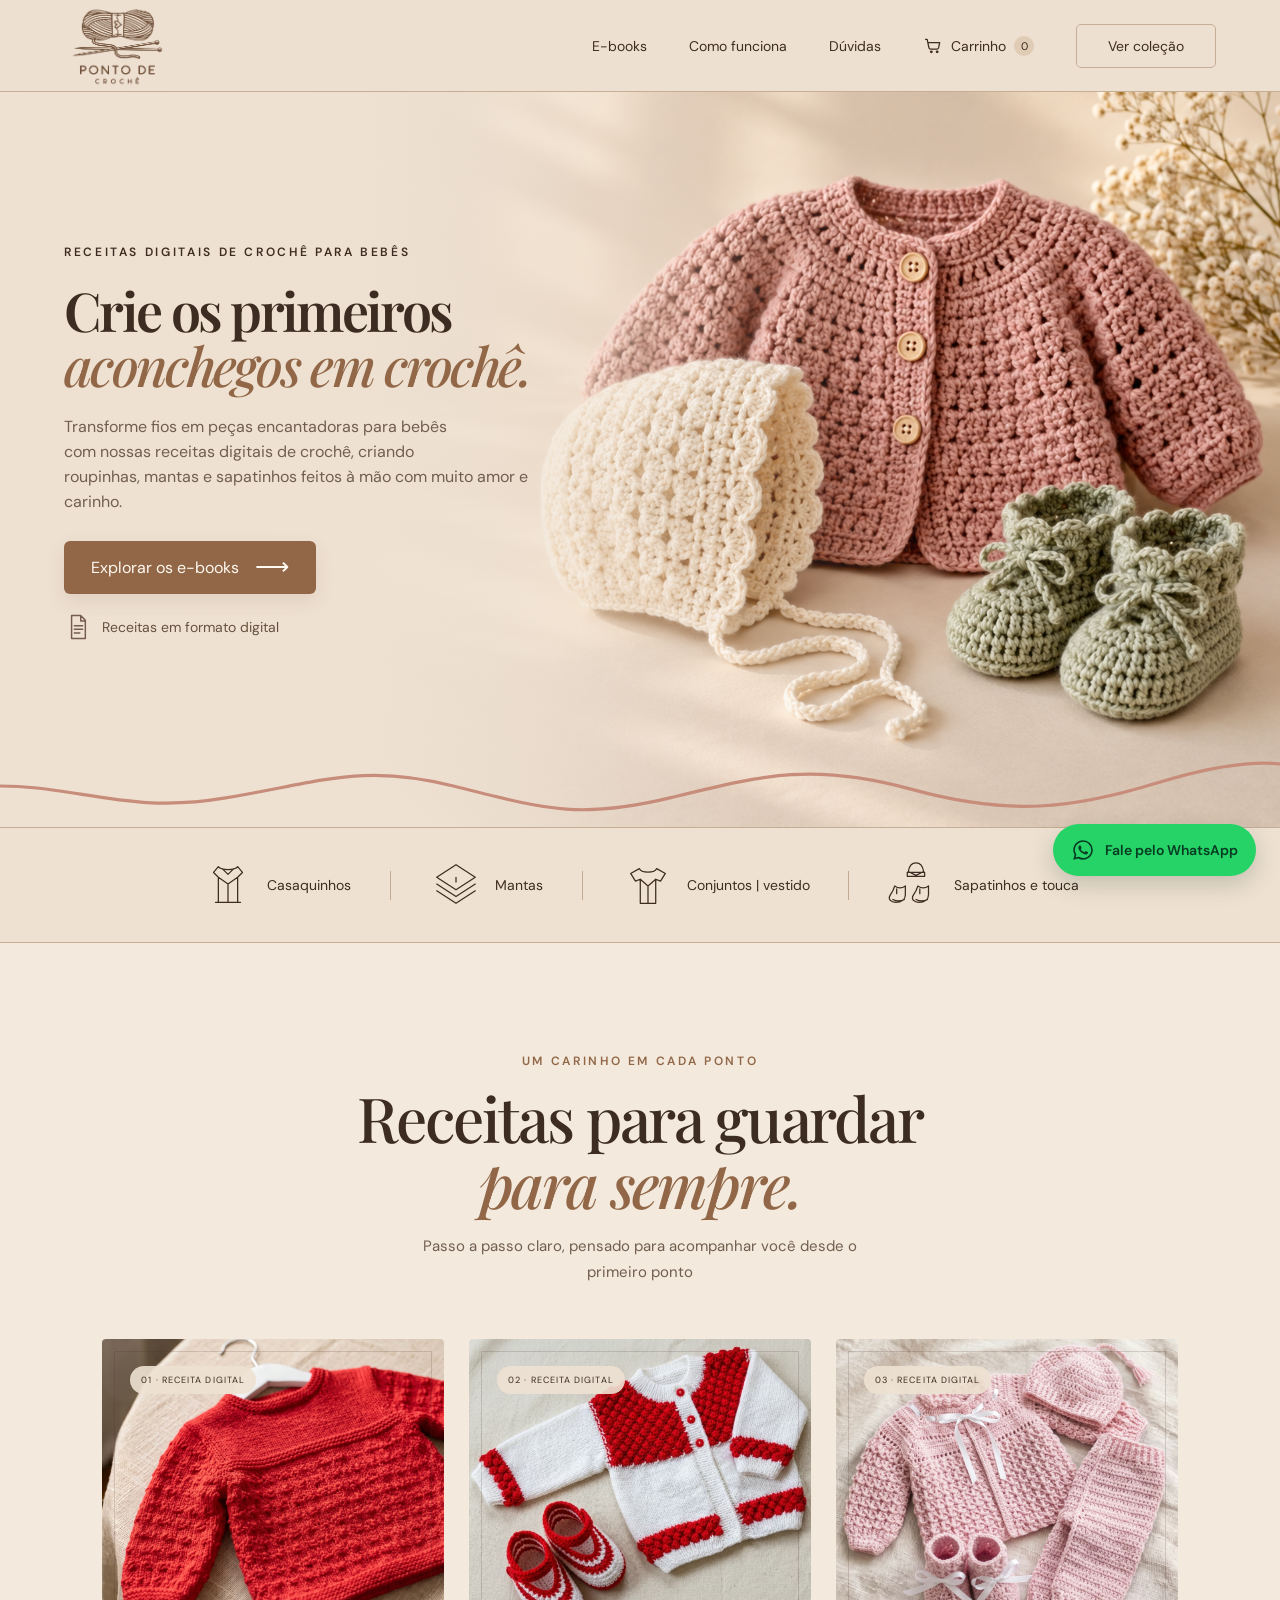
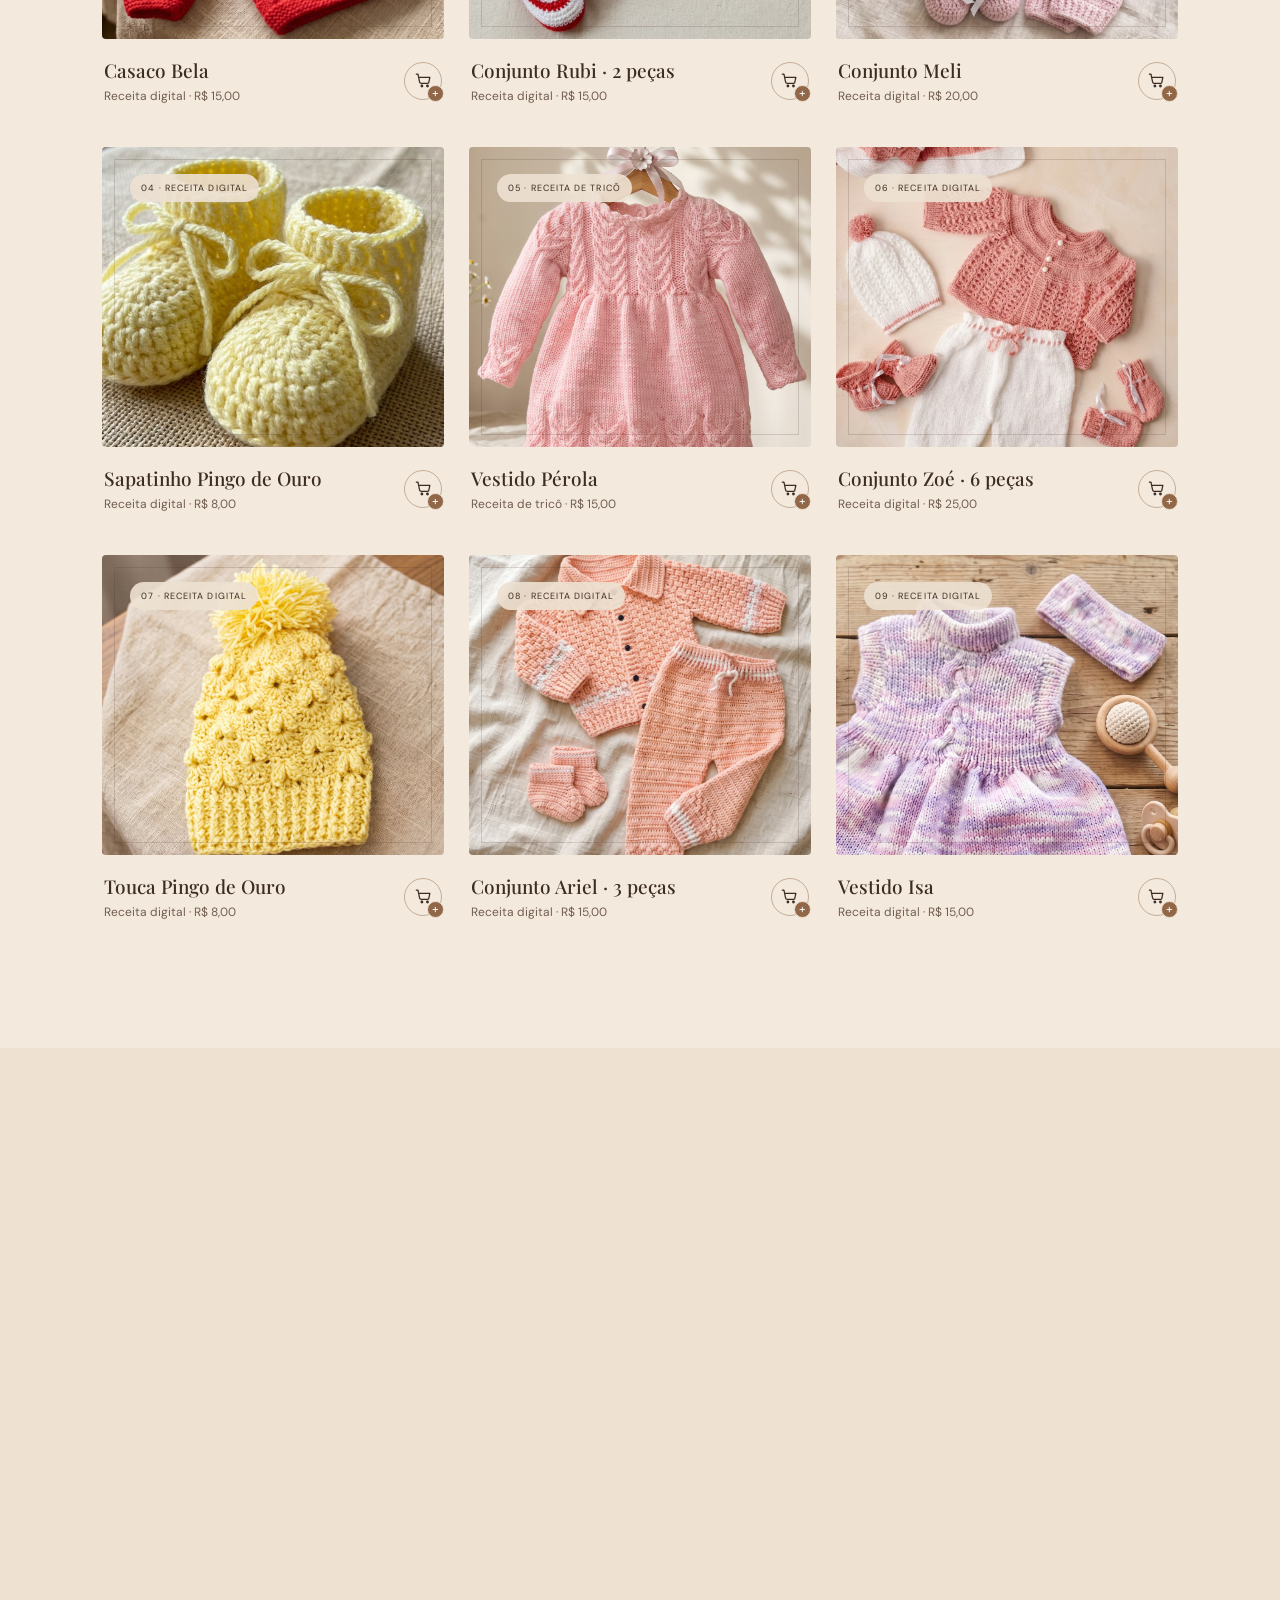
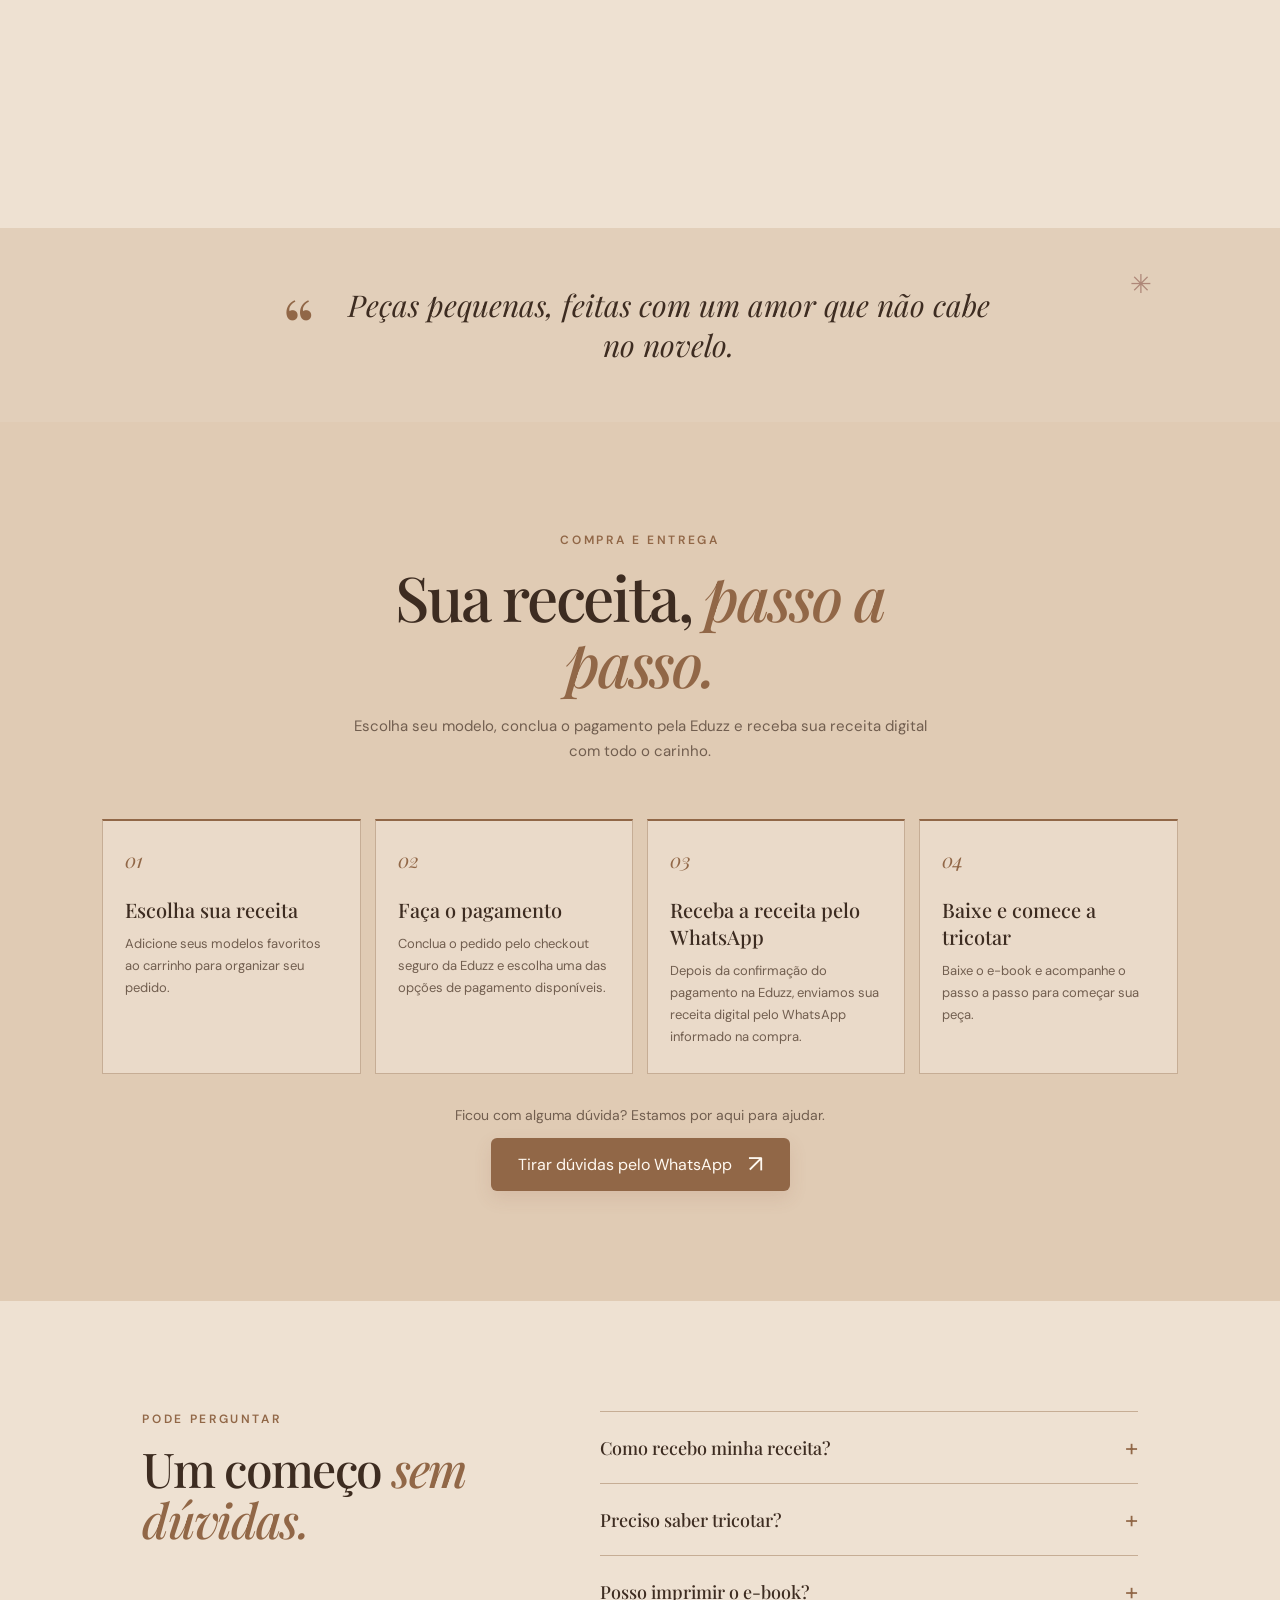
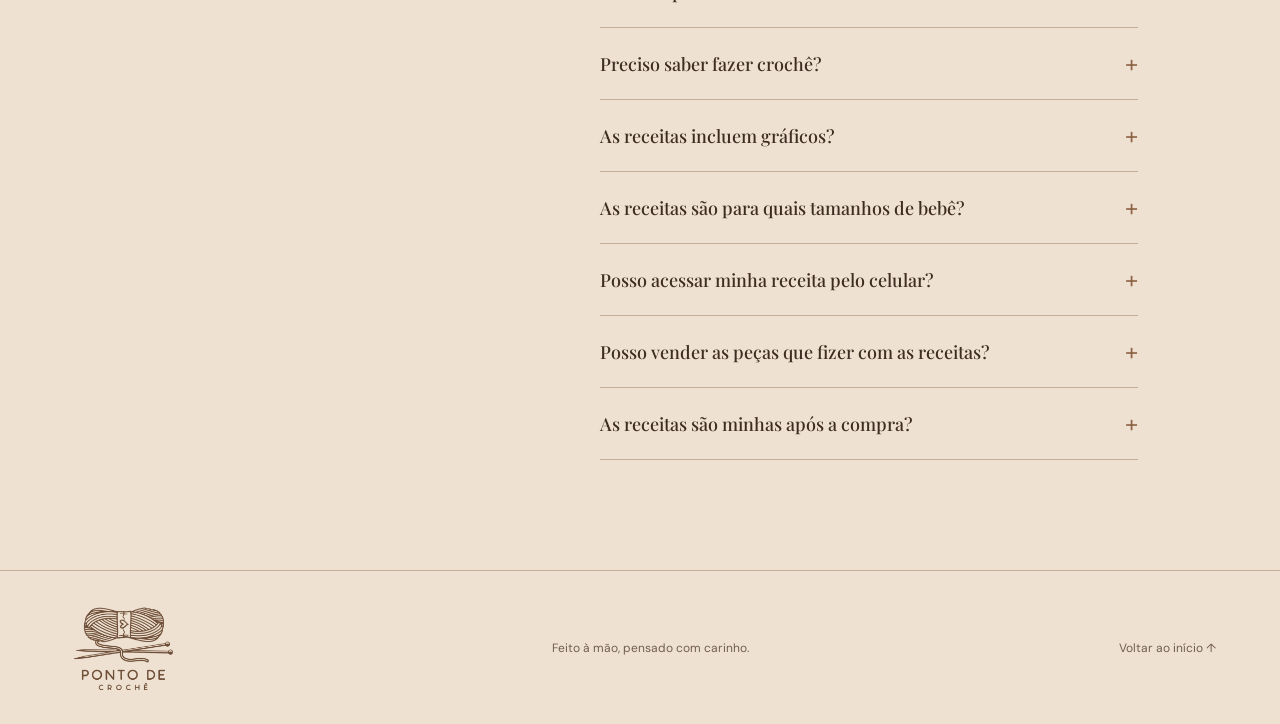
==== commit f67c68fc: "Show recipe prices on storefront" ====
--- a/pontosdecroche/index.html
+++ b/pontosdecroche/index.html
@@ -69,15 +69,15 @@
     <section class="collection section-pad" id="colecao">
       <div class="section-heading reveal"><p class="eyebrow">Um carinho em cada ponto</p><h2>Receitas para guardar<br><em>para sempre.</em></h2><p>Passo a passo claro, pensado para acompanhar você desde o primeiro ponto</p></div>
       <div class="book-grid">
-        <article class="book-card reveal"><div class="book-visual"><img class="book-photo" src="assets/receitas/casaco-bela.jpg" alt="Casaco vermelho de bebê feito à mão" loading="lazy"><span class="book-label">01 · receita digital</span></div><div class="book-info"><div><h3>Casaco Bela</h3><p>Receita digital</p></div><button class="add-to-cart" type="button" data-product-id="casaco-bela" aria-label="Adicionar Casaco Bela ao carrinho"><svg viewBox="0 0 24 24" aria-hidden="true"><path d="M3 4h2l2.1 10.1a2 2 0 0 0 2 1.6h7.7a2 2 0 0 0 1.9-1.4L20 8H6M10 20a1 1 0 1 0 0-2 1 1 0 0 0 0 2Zm7 0a1 1 0 1 0 0-2 1 1 0 0 0 0 2Z"/></svg></button></div></article>
-        <article class="book-card reveal delay-1"><div class="book-visual"><img class="book-photo" src="assets/receitas/conjunto-rubi-2-pecas.jpg" alt="Conjunto branco e vermelho com casaquinho e sapatinhos" loading="lazy"><span class="book-label">02 · receita digital</span></div><div class="book-info"><div><h3>Conjunto Rubi · 2 peças</h3><p>Receita digital</p></div><button class="add-to-cart" type="button" data-product-id="conjunto-rubi" aria-label="Adicionar Conjunto Rubi, 2 peças, ao carrinho"><svg viewBox="0 0 24 24" aria-hidden="true"><path d="M3 4h2l2.1 10.1a2 2 0 0 0 2 1.6h7.7a2 2 0 0 0 1.9-1.4L20 8H6M10 20a1 1 0 1 0 0-2 1 1 0 0 0 0 2Zm7 0a1 1 0 1 0 0-2 1 1 0 0 0 0 2Z"/></svg></button></div></article>
-        <article class="book-card reveal delay-2"><div class="book-visual"><img class="book-photo" src="assets/receitas/conjunto-meli.jpg" alt="Conjunto rosa de bebê com casaquinho, touca e sapatinhos" loading="lazy"><span class="book-label">03 · receita digital</span></div><div class="book-info"><div><h3>Conjunto Meli</h3><p>Receita digital</p></div><button class="add-to-cart" type="button" data-product-id="conjunto-meli" aria-label="Adicionar Conjunto Meli ao carrinho"><svg viewBox="0 0 24 24" aria-hidden="true"><path d="M3 4h2l2.1 10.1a2 2 0 0 0 2 1.6h7.7a2 2 0 0 0 1.9-1.4L20 8H6M10 20a1 1 0 1 0 0-2 1 1 0 0 0 0 2Zm7 0a1 1 0 1 0 0-2 1 1 0 0 0 0 2Z"/></svg></button></div></article>
-        <article class="book-card reveal delay-3"><div class="book-visual"><img class="book-photo" src="assets/receitas/sapatinho-pingo-de-ouro.png" alt="Par de sapatinhos de bebê em amarelo claro" loading="lazy"><span class="book-label">04 · receita digital</span></div><div class="book-info"><div><h3>Sapatinho Pingo de Ouro</h3><p>Receita digital</p></div><button class="add-to-cart" type="button" data-product-id="sapatinho-pingo-de-ouro" aria-label="Adicionar Sapatinho Pingo de Ouro ao carrinho"><svg viewBox="0 0 24 24" aria-hidden="true"><path d="M3 4h2l2.1 10.1a2 2 0 0 0 2 1.6h7.7a2 2 0 0 0 1.9-1.4L20 8H6M10 20a1 1 0 1 0 0-2 1 1 0 0 0 0 2Zm7 0a1 1 0 1 0 0-2 1 1 0 0 0 0 2Z"/></svg></button></div></article>
-        <article class="book-card reveal"><div class="book-visual"><img class="book-photo" src="assets/receitas/vestido-perola.png" alt="Vestido infantil de tricô rosa claro com mangas compridas e laço branco" loading="lazy"><span class="book-label">05 · receita de tricô</span></div><div class="book-info"><div><h3>Vestido Pérola</h3><p>Receita de tricô</p></div><button class="add-to-cart" type="button" data-product-id="vestido-perola" aria-label="Adicionar Vestido Pérola ao carrinho"><svg viewBox="0 0 24 24" aria-hidden="true"><path d="M3 4h2l2.1 10.1a2 2 0 0 0 2 1.6h7.7a2 2 0 0 0 1.9-1.4L20 8H6M10 20a1 1 0 1 0 0-2 1 1 0 0 0 0 2Zm7 0a1 1 0 1 0 0-2 1 1 0 0 0 0 2Z"/></svg></button></div></article>
-        <article class="book-card reveal delay-1"><div class="book-visual"><img class="book-photo" src="assets/receitas/conjunto-zoe.jpg" alt="Conjunto de tricô infantil em rosa e branco com casaquinho, calça, touca e sapatinhos" loading="lazy"><span class="book-label">06 · receita digital</span></div><div class="book-info"><div><h3>Conjunto Zoé · 6 peças</h3><p>Receita digital</p></div><button class="add-to-cart" type="button" data-product-id="conjunto-zoe" aria-label="Adicionar Conjunto Zoé, 6 peças, ao carrinho"><svg viewBox="0 0 24 24" aria-hidden="true"><path d="M3 4h2l2.1 10.1a2 2 0 0 0 2 1.6h7.7a2 2 0 0 0 1.9-1.4L20 8H6M10 20a1 1 0 1 0 0-2 1 1 0 0 0 0 2Zm7 0a1 1 0 1 0 0-2 1 1 0 0 0 0 2Z"/></svg></button></div></article>
-        <article class="book-card reveal delay-2"><div class="book-visual"><img class="book-photo" src="assets/receitas/touca-pingo-de-ouro.jpg" alt="Touca amarela de bebê com pompom" loading="lazy"><span class="book-label">07 · receita digital</span></div><div class="book-info"><div><h3>Touca Pingo de Ouro</h3><p>Receita digital</p></div><button class="add-to-cart" type="button" data-product-id="touca-pingo-de-ouro" aria-label="Adicionar Touca Pingo de Ouro ao carrinho"><svg viewBox="0 0 24 24" aria-hidden="true"><path d="M3 4h2l2.1 10.1a2 2 0 0 0 2 1.6h7.7a2 2 0 0 0 1.9-1.4L20 8H6M10 20a1 1 0 1 0 0-2 1 1 0 0 0 0 2Zm7 0a1 1 0 1 0 0-2 1 1 0 0 0 0 2Z"/></svg></button></div></article>
-        <article class="book-card reveal delay-3"><div class="book-visual"><img class="book-photo" src="assets/receitas/conjunto-ariel-3-pecas.jpg" alt="Conjunto infantil de crochê rosa claro com casaquinho, calça e sapatinhos" loading="lazy"><span class="book-label">08 · receita digital</span></div><div class="book-info"><div><h3>Conjunto Ariel · 3 peças</h3><p>Receita digital</p></div><button class="add-to-cart" type="button" data-product-id="conjunto-ariel" aria-label="Adicionar Conjunto Ariel, 3 peças, ao carrinho"><svg viewBox="0 0 24 24" aria-hidden="true"><path d="M3 4h2l2.1 10.1a2 2 0 0 0 2 1.6h7.7a2 2 0 0 0 1.9-1.4L20 8H6M10 20a1 1 0 1 0 0-2 1 1 0 0 0 0 2Zm7 0a1 1 0 1 0 0-2 1 1 0 0 0 0 2Z"/></svg></button></div></article>
-        <article class="book-card reveal"><div class="book-visual"><img class="book-photo" src="assets/receitas/vestido-isa.png" alt="Vestido infantil de tricô em tons claros de rosa e lilás" loading="lazy"><span class="book-label">09 · receita digital</span></div><div class="book-info"><div><h3>Vestido Isa</h3><p>Receita digital</p></div><button class="add-to-cart" type="button" data-product-id="vestido-isa" aria-label="Adicionar Vestido Isa ao carrinho"><svg viewBox="0 0 24 24" aria-hidden="true"><path d="M3 4h2l2.1 10.1a2 2 0 0 0 2 1.6h7.7a2 2 0 0 0 1.9-1.4L20 8H6M10 20a1 1 0 1 0 0-2 1 1 0 0 0 0 2Zm7 0a1 1 0 1 0 0-2 1 1 0 0 0 0 2Z"/></svg></button></div></article>
+        <article class="book-card reveal"><div class="book-visual"><img class="book-photo" src="assets/receitas/casaco-bela.jpg" alt="Casaco vermelho de bebê feito à mão" loading="lazy"><span class="book-label">01 · receita digital</span></div><div class="book-info"><div><h3>Casaco Bela</h3><p>Receita digital · R$ 15,00</p></div><button class="add-to-cart" type="button" data-product-id="casaco-bela" aria-label="Adicionar Casaco Bela ao carrinho"><svg viewBox="0 0 24 24" aria-hidden="true"><path d="M3 4h2l2.1 10.1a2 2 0 0 0 2 1.6h7.7a2 2 0 0 0 1.9-1.4L20 8H6M10 20a1 1 0 1 0 0-2 1 1 0 0 0 0 2Zm7 0a1 1 0 1 0 0-2 1 1 0 0 0 0 2Z"/></svg></button></div></article>
+        <article class="book-card reveal delay-1"><div class="book-visual"><img class="book-photo" src="assets/receitas/conjunto-rubi-2-pecas.jpg" alt="Conjunto branco e vermelho com casaquinho e sapatinhos" loading="lazy"><span class="book-label">02 · receita digital</span></div><div class="book-info"><div><h3>Conjunto Rubi · 2 peças</h3><p>Receita digital · R$ 15,00</p></div><button class="add-to-cart" type="button" data-product-id="conjunto-rubi" aria-label="Adicionar Conjunto Rubi, 2 peças, ao carrinho"><svg viewBox="0 0 24 24" aria-hidden="true"><path d="M3 4h2l2.1 10.1a2 2 0 0 0 2 1.6h7.7a2 2 0 0 0 1.9-1.4L20 8H6M10 20a1 1 0 1 0 0-2 1 1 0 0 0 0 2Zm7 0a1 1 0 1 0 0-2 1 1 0 0 0 0 2Z"/></svg></button></div></article>
+        <article class="book-card reveal delay-2"><div class="book-visual"><img class="book-photo" src="assets/receitas/conjunto-meli.jpg" alt="Conjunto rosa de bebê com casaquinho, touca e sapatinhos" loading="lazy"><span class="book-label">03 · receita digital</span></div><div class="book-info"><div><h3>Conjunto Meli</h3><p>Receita digital · R$ 20,00</p></div><button class="add-to-cart" type="button" data-product-id="conjunto-meli" aria-label="Adicionar Conjunto Meli ao carrinho"><svg viewBox="0 0 24 24" aria-hidden="true"><path d="M3 4h2l2.1 10.1a2 2 0 0 0 2 1.6h7.7a2 2 0 0 0 1.9-1.4L20 8H6M10 20a1 1 0 1 0 0-2 1 1 0 0 0 0 2Zm7 0a1 1 0 1 0 0-2 1 1 0 0 0 0 2Z"/></svg></button></div></article>
+        <article class="book-card reveal delay-3"><div class="book-visual"><img class="book-photo" src="assets/receitas/sapatinho-pingo-de-ouro.png" alt="Par de sapatinhos de bebê em amarelo claro" loading="lazy"><span class="book-label">04 · receita digital</span></div><div class="book-info"><div><h3>Sapatinho Pingo de Ouro</h3><p>Receita digital · R$ 8,00</p></div><button class="add-to-cart" type="button" data-product-id="sapatinho-pingo-de-ouro" aria-label="Adicionar Sapatinho Pingo de Ouro ao carrinho"><svg viewBox="0 0 24 24" aria-hidden="true"><path d="M3 4h2l2.1 10.1a2 2 0 0 0 2 1.6h7.7a2 2 0 0 0 1.9-1.4L20 8H6M10 20a1 1 0 1 0 0-2 1 1 0 0 0 0 2Zm7 0a1 1 0 1 0 0-2 1 1 0 0 0 0 2Z"/></svg></button></div></article>
+        <article class="book-card reveal"><div class="book-visual"><img class="book-photo" src="assets/receitas/vestido-perola.png" alt="Vestido infantil de tricô rosa claro com mangas compridas e laço branco" loading="lazy"><span class="book-label">05 · receita de tricô</span></div><div class="book-info"><div><h3>Vestido Pérola</h3><p>Receita de tricô · R$ 15,00</p></div><button class="add-to-cart" type="button" data-product-id="vestido-perola" aria-label="Adicionar Vestido Pérola ao carrinho"><svg viewBox="0 0 24 24" aria-hidden="true"><path d="M3 4h2l2.1 10.1a2 2 0 0 0 2 1.6h7.7a2 2 0 0 0 1.9-1.4L20 8H6M10 20a1 1 0 1 0 0-2 1 1 0 0 0 0 2Zm7 0a1 1 0 1 0 0-2 1 1 0 0 0 0 2Z"/></svg></button></div></article>
+        <article class="book-card reveal delay-1"><div class="book-visual"><img class="book-photo" src="assets/receitas/conjunto-zoe.jpg" alt="Conjunto de tricô infantil em rosa e branco com casaquinho, calça, touca e sapatinhos" loading="lazy"><span class="book-label">06 · receita digital</span></div><div class="book-info"><div><h3>Conjunto Zoé · 6 peças</h3><p>Receita digital · R$ 25,00</p></div><button class="add-to-cart" type="button" data-product-id="conjunto-zoe" aria-label="Adicionar Conjunto Zoé, 6 peças, ao carrinho"><svg viewBox="0 0 24 24" aria-hidden="true"><path d="M3 4h2l2.1 10.1a2 2 0 0 0 2 1.6h7.7a2 2 0 0 0 1.9-1.4L20 8H6M10 20a1 1 0 1 0 0-2 1 1 0 0 0 0 2Zm7 0a1 1 0 1 0 0-2 1 1 0 0 0 0 2Z"/></svg></button></div></article>
+        <article class="book-card reveal delay-2"><div class="book-visual"><img class="book-photo" src="assets/receitas/touca-pingo-de-ouro.jpg" alt="Touca amarela de bebê com pompom" loading="lazy"><span class="book-label">07 · receita digital</span></div><div class="book-info"><div><h3>Touca Pingo de Ouro</h3><p>Receita digital · R$ 8,00</p></div><button class="add-to-cart" type="button" data-product-id="touca-pingo-de-ouro" aria-label="Adicionar Touca Pingo de Ouro ao carrinho"><svg viewBox="0 0 24 24" aria-hidden="true"><path d="M3 4h2l2.1 10.1a2 2 0 0 0 2 1.6h7.7a2 2 0 0 0 1.9-1.4L20 8H6M10 20a1 1 0 1 0 0-2 1 1 0 0 0 0 2Zm7 0a1 1 0 1 0 0-2 1 1 0 0 0 0 2Z"/></svg></button></div></article>
+        <article class="book-card reveal delay-3"><div class="book-visual"><img class="book-photo" src="assets/receitas/conjunto-ariel-3-pecas.jpg" alt="Conjunto infantil de crochê rosa claro com casaquinho, calça e sapatinhos" loading="lazy"><span class="book-label">08 · receita digital</span></div><div class="book-info"><div><h3>Conjunto Ariel · 3 peças</h3><p>Receita digital · R$ 15,00</p></div><button class="add-to-cart" type="button" data-product-id="conjunto-ariel" aria-label="Adicionar Conjunto Ariel, 3 peças, ao carrinho"><svg viewBox="0 0 24 24" aria-hidden="true"><path d="M3 4h2l2.1 10.1a2 2 0 0 0 2 1.6h7.7a2 2 0 0 0 1.9-1.4L20 8H6M10 20a1 1 0 1 0 0-2 1 1 0 0 0 0 2Zm7 0a1 1 0 1 0 0-2 1 1 0 0 0 0 2Z"/></svg></button></div></article>
+        <article class="book-card reveal"><div class="book-visual"><img class="book-photo" src="assets/receitas/vestido-isa.png" alt="Vestido infantil de tricô em tons claros de rosa e lilás" loading="lazy"><span class="book-label">09 · receita digital</span></div><div class="book-info"><div><h3>Vestido Isa</h3><p>Receita digital · R$ 15,00</p></div><button class="add-to-cart" type="button" data-product-id="vestido-isa" aria-label="Adicionar Vestido Isa ao carrinho"><svg viewBox="0 0 24 24" aria-hidden="true"><path d="M3 4h2l2.1 10.1a2 2 0 0 0 2 1.6h7.7a2 2 0 0 0 1.9-1.4L20 8H6M10 20a1 1 0 1 0 0-2 1 1 0 0 0 0 2Zm7 0a1 1 0 1 0 0-2 1 1 0 0 0 0 2Z"/></svg></button></div></article>
       </div>
     </section>
 
--- a/pontosdecroche/styles.css
+++ b/pontosdecroche/styles.css
@@ -60,7 +60,7 @@
 .whatsapp-float:hover{background:#20c45e;transform:translateY(-3px);box-shadow:0 11px 28px #17362245}
 .whatsapp-float:focus-visible{outline:3px solid var(--ink);outline-offset:4px}
 .whatsapp-float svg{width:24px;height:24px;flex:none}
-@media(max-width:640px){.whatsapp-float{right:18px;bottom:18px;width:58px;height:58px;justify-content:center;padding:12px}.whatsapp-float svg{width:30px;height:30px}.whatsapp-float span{position:absolute;width:1px;height:1px;padding:0;margin:-1px;overflow:hidden;clip:rect(0,0,0,0);white-space:nowrap;border:0}}
+@media(max-width:640px){.whatsapp-float{right:18px;bottom:96px;width:58px;height:58px;justify-content:center;padding:12px}.whatsapp-float svg{width:30px;height:30px}.whatsapp-float span{position:absolute;width:1px;height:1px;padding:0;margin:-1px;overflow:hidden;clip:rect(0,0,0,0);white-space:nowrap;border:0}}
 
 
 
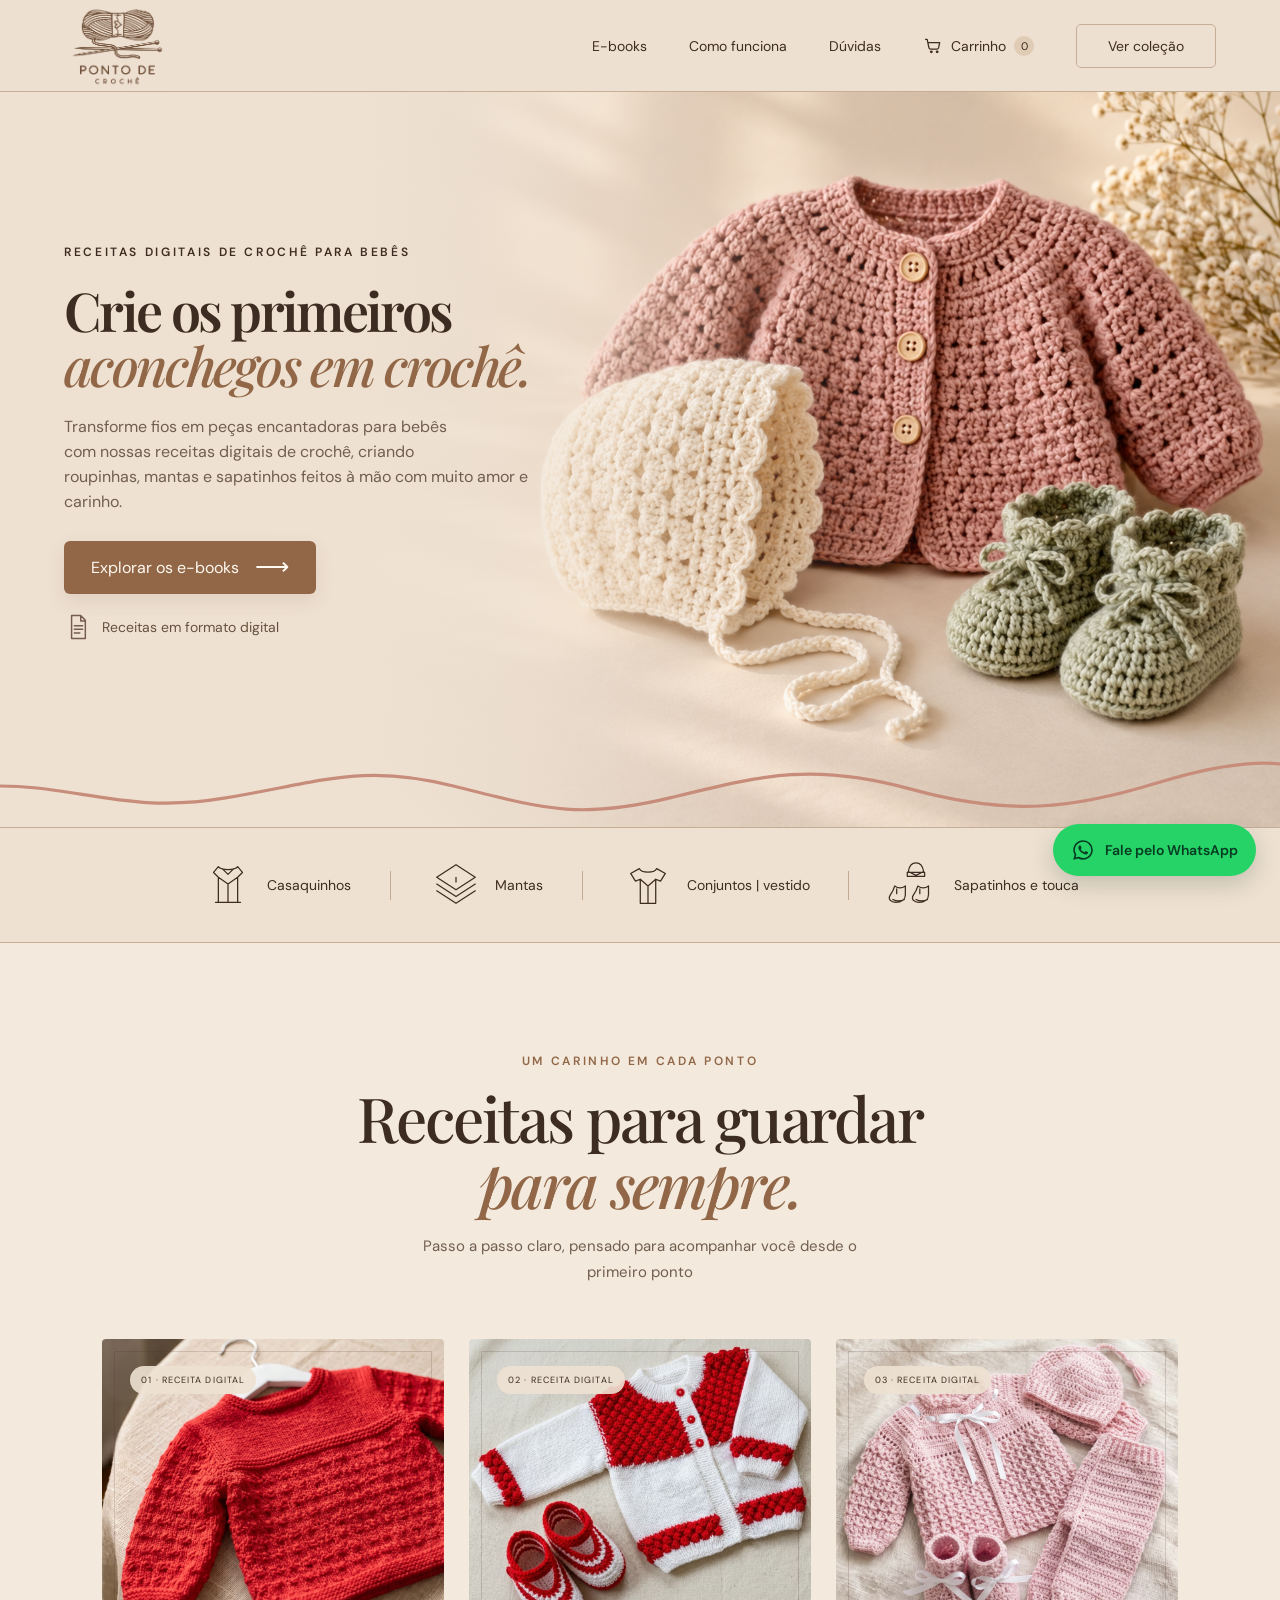
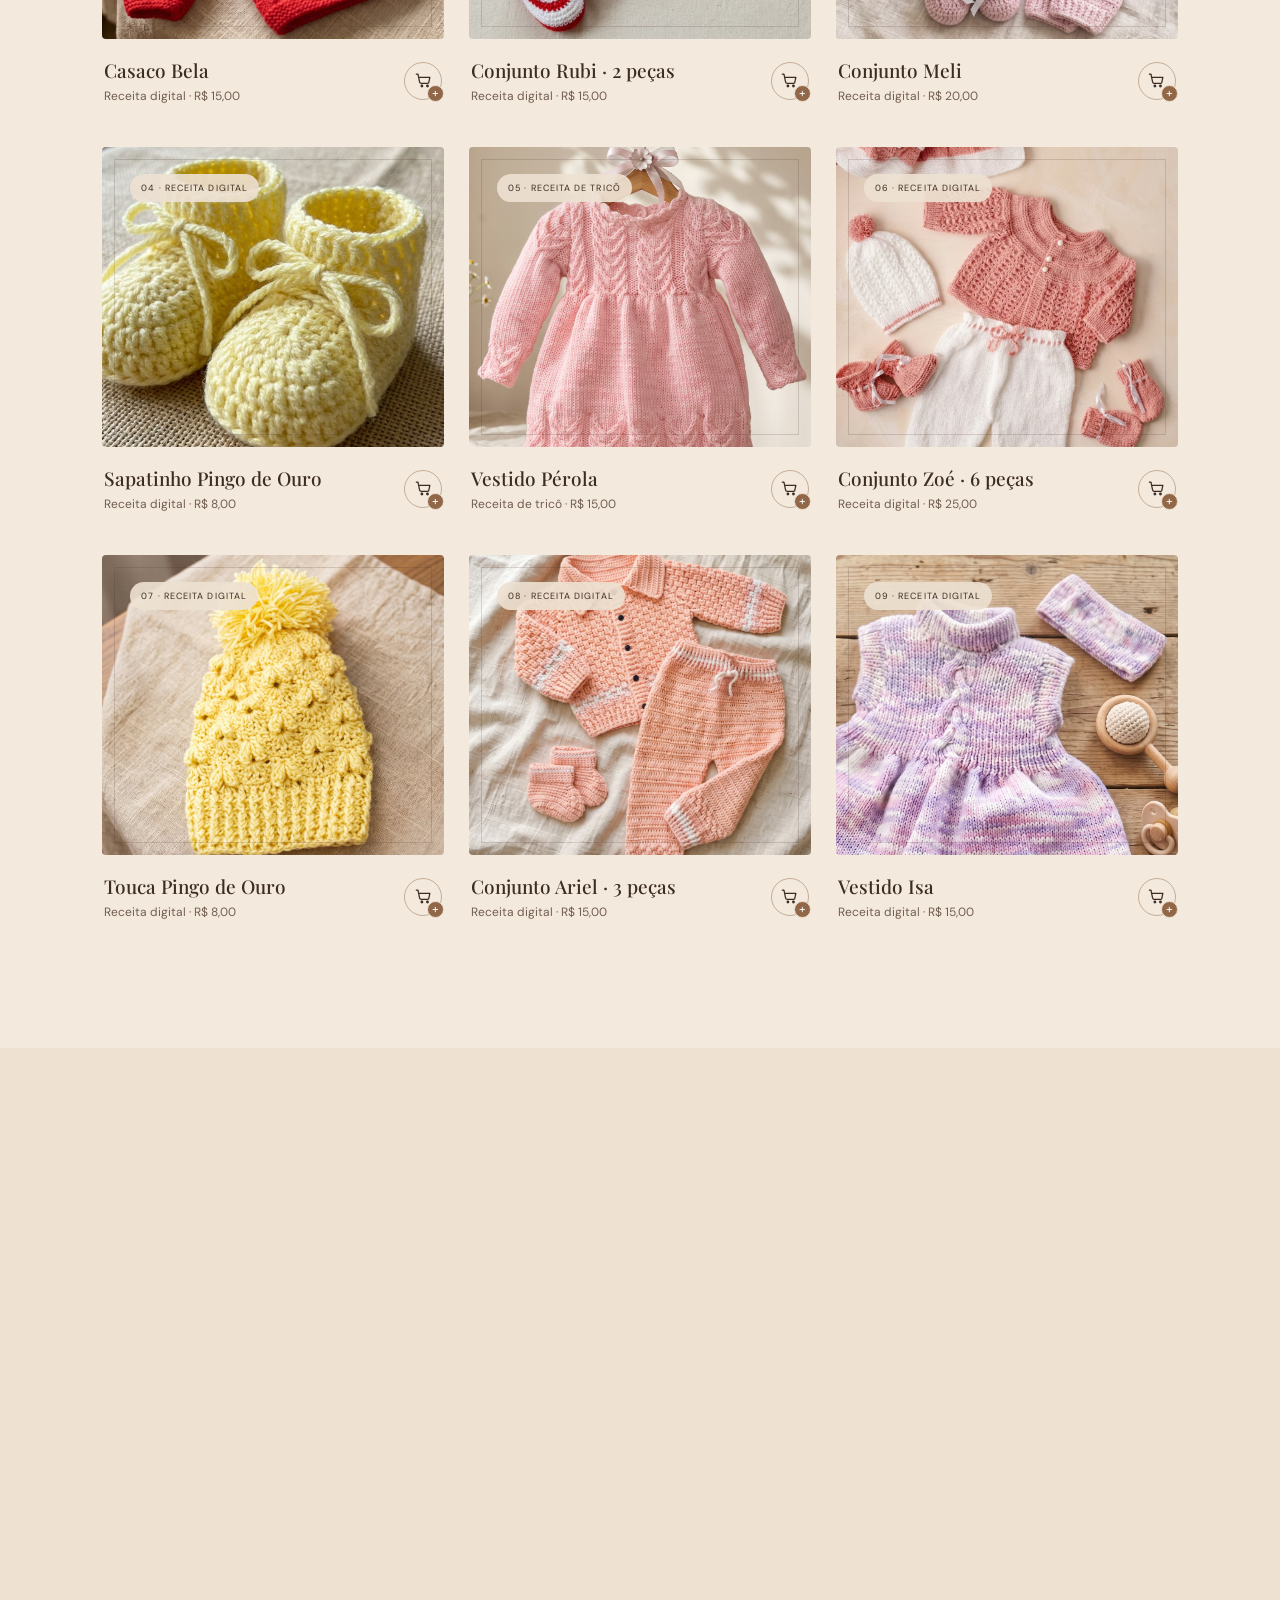
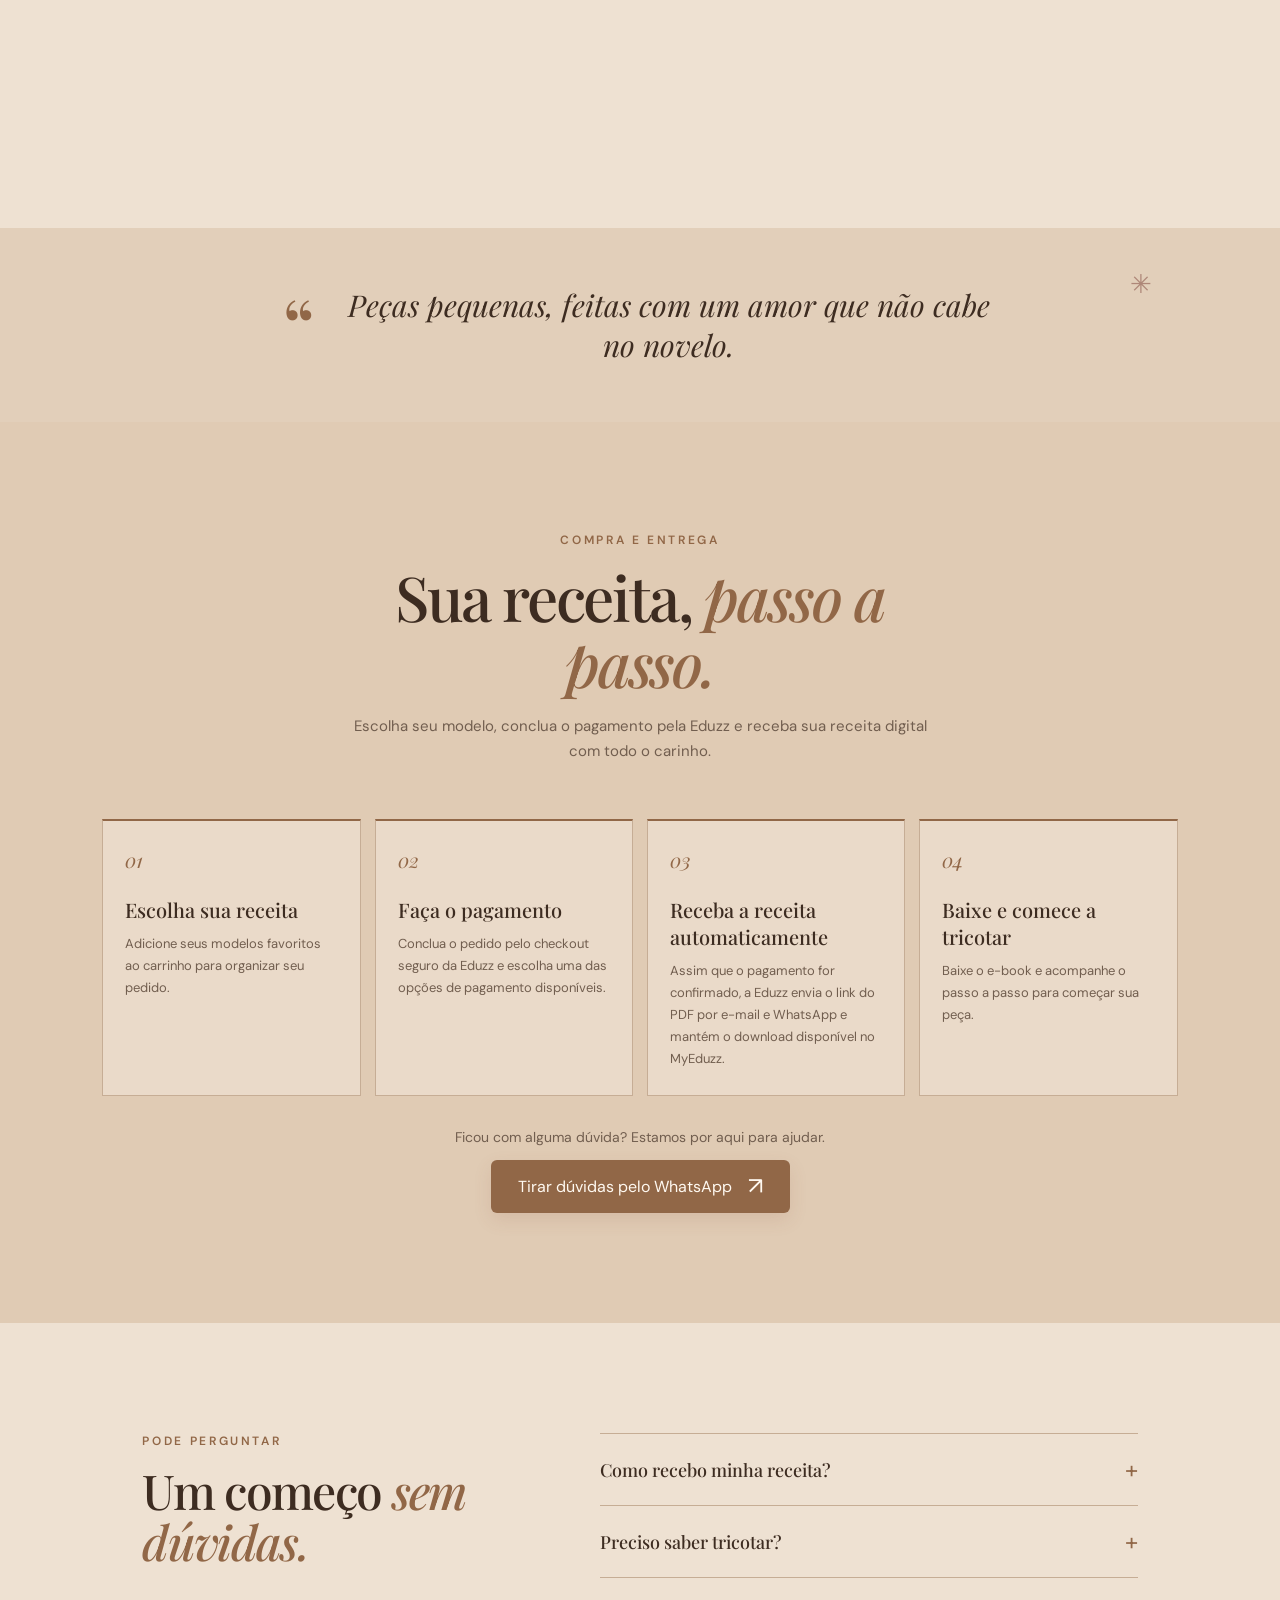
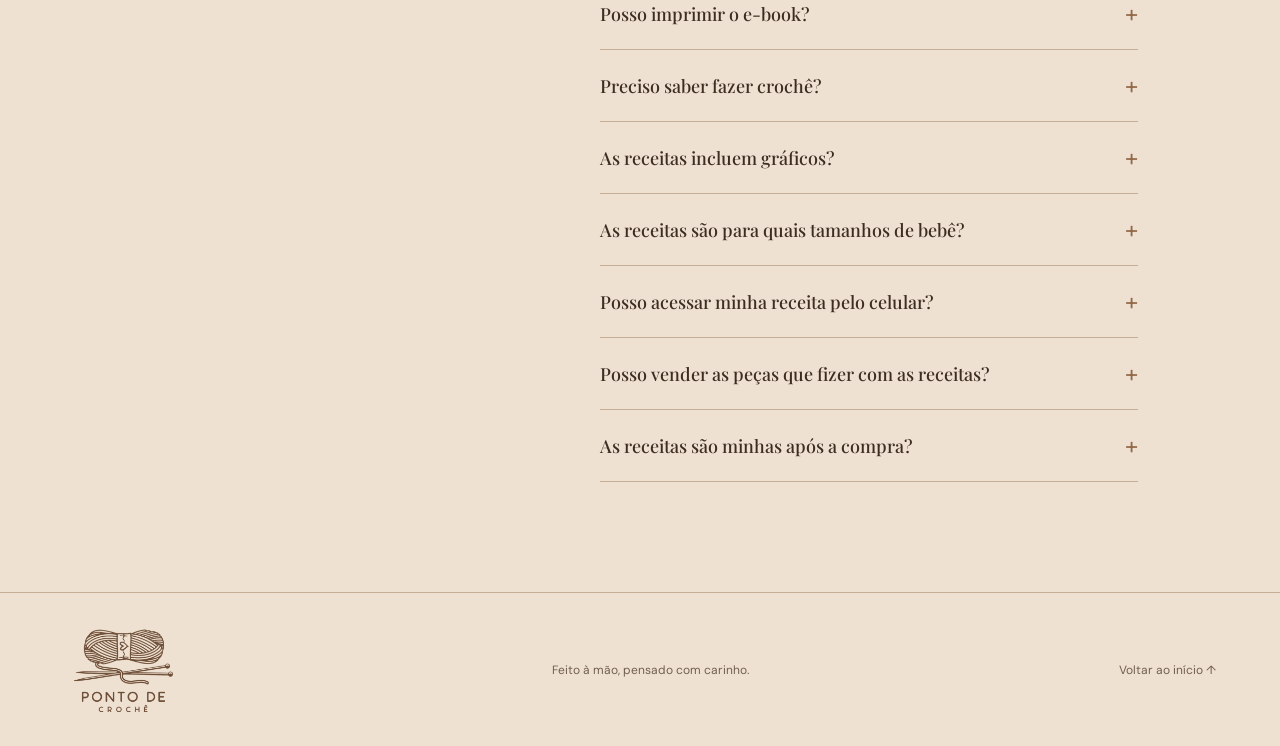
==== commit a6de5b6c: "Clarify automatic recipe delivery" ====
--- a/pontosdecroche/index.html
+++ b/pontosdecroche/index.html
@@ -93,13 +93,13 @@
       <div class="purchase-grid">
         <article class="purchase-card reveal"><span class="purchase-number">01</span><h3>Escolha sua receita</h3><p>Adicione seus modelos favoritos ao carrinho para organizar seu pedido.</p></article>
         <article class="purchase-card reveal delay-1"><span class="purchase-number">02</span><h3>Faça o pagamento</h3><p>Conclua o pedido pelo checkout seguro da Eduzz e escolha uma das opções de pagamento disponíveis.</p></article>
-        <article class="purchase-card reveal delay-2"><span class="purchase-number">03</span><h3>Receba a receita pelo WhatsApp</h3><p>Depois da confirmação do pagamento na Eduzz, enviamos sua receita digital pelo WhatsApp informado na compra.</p></article>
+        <article class="purchase-card reveal delay-2"><span class="purchase-number">03</span><h3>Receba a receita automaticamente</h3><p>Assim que o pagamento for confirmado, a Eduzz envia o link do PDF por e-mail e WhatsApp e mantém o download disponível no MyEduzz.</p></article>
         <article class="purchase-card reveal delay-3"><span class="purchase-number">04</span><h3>Baixe e comece a tricotar</h3><p>Baixe o e-book e acompanhe o passo a passo para começar sua peça.</p></article>
       </div>
       <div class="purchase-contact reveal"><p>Ficou com alguma dúvida? Estamos por aqui para ajudar.</p><a class="button" href="https://wa.me/5545920058122?text=Ol%C3%A1%21%20Quero%20tirar%20uma%20d%C3%BAvida%20sobre%20as%20receitas%20digitais." target="_blank" rel="noopener noreferrer">Tirar dúvidas pelo WhatsApp <span aria-hidden="true">↗</span></a></div>
     </section>
 
-    <section class="faq section-pad" id="duvidas"><div class="section-heading reveal"><p class="eyebrow">Pode perguntar</p><h2>Um começo <em>sem dúvidas.</em></h2></div><div class="faq-list"><details class="reveal"><summary>Como recebo minha receita?</summary><p>As receitas são digitais. Depois da compra, você recebe o acesso para baixar e consultar no seu celular, tablet ou computador.</p></details><details class="reveal delay-1"><summary>Preciso saber tricotar?</summary><p>As instruções são organizadas para acompanhar cada etapa. Confira a descrição de cada e-book para ver o nível indicado e os materiais necessários.</p></details><details class="reveal delay-2"><summary>Posso imprimir o e-book?</summary><p>Sim. Você pode consultar a receita na tela ou imprimir uma cópia para acompanhar seu projeto.</p></details><details class="reveal"><summary>Preciso saber fazer crochê?</summary><p>Não precisa ser expert! Nossas receitas são explicadas passo a passo, com orientações para ajudar você durante a confecção. E, se surgir alguma dúvida, você também conta com suporte para não precisar fazer tudo sozinha!</p></details><details class="reveal"><summary>As receitas incluem gráficos?</summary><p>Sim! Nossas receitas contam com instruções detalhadas, gráficos e guias de pontos para facilitar o seu aprendizado e ajudar você a criar cada peça com mais confiança.</p></details><details class="reveal"><summary>As receitas são para quais tamanhos de bebê?</summary><p>Cada receita possui suas próprias indicações de tamanho, para que você saiba exatamente para qual fase do bebê a peça foi pensada. Confira os detalhes de cada modelo antes de começar!</p></details><details class="reveal"><summary>Posso acessar minha receita pelo celular?</summary><p>Sim! Você pode acessar suas receitas pelo celular, tablet ou computador, sempre que quiser. E, se preferir acompanhar cada etapa no papel, também pode imprimir o e-book.</p></details><details class="reveal"><summary>Posso vender as peças que fizer com as receitas?</summary><p>Sim! Você pode transformar nossas receitas em lindas peças de crochê feitas à mão e comercializar suas criações.</p></details><details class="reveal"><summary>As receitas são minhas após a compra?</summary><p>Sim! Após a compra, você terá acesso vitalício à receita adquirida, podendo consultá-la sempre que quiser, sem se preocupar com o prazo de acesso.</p></details></div></section>
+    <section class="faq section-pad" id="duvidas"><div class="section-heading reveal"><p class="eyebrow">Pode perguntar</p><h2>Um começo <em>sem dúvidas.</em></h2></div><div class="faq-list"><details class="reveal"><summary>Como recebo minha receita?</summary><p>Assim que o pagamento for confirmado, a Eduzz libera o PDF automaticamente. Você recebe o link por e-mail e WhatsApp e também pode baixar a receita pela sua conta MyEduzz.</p></details><details class="reveal delay-1"><summary>Preciso saber tricotar?</summary><p>As instruções são organizadas para acompanhar cada etapa. Confira a descrição de cada e-book para ver o nível indicado e os materiais necessários.</p></details><details class="reveal delay-2"><summary>Posso imprimir o e-book?</summary><p>Sim. Você pode consultar a receita na tela ou imprimir uma cópia para acompanhar seu projeto.</p></details><details class="reveal"><summary>Preciso saber fazer crochê?</summary><p>Não precisa ser expert! Nossas receitas são explicadas passo a passo, com orientações para ajudar você durante a confecção. E, se surgir alguma dúvida, você também conta com suporte para não precisar fazer tudo sozinha!</p></details><details class="reveal"><summary>As receitas incluem gráficos?</summary><p>Sim! Nossas receitas contam com instruções detalhadas, gráficos e guias de pontos para facilitar o seu aprendizado e ajudar você a criar cada peça com mais confiança.</p></details><details class="reveal"><summary>As receitas são para quais tamanhos de bebê?</summary><p>Cada receita possui suas próprias indicações de tamanho, para que você saiba exatamente para qual fase do bebê a peça foi pensada. Confira os detalhes de cada modelo antes de começar!</p></details><details class="reveal"><summary>Posso acessar minha receita pelo celular?</summary><p>Sim! Você pode acessar suas receitas pelo celular, tablet ou computador, sempre que quiser. E, se preferir acompanhar cada etapa no papel, também pode imprimir o e-book.</p></details><details class="reveal"><summary>Posso vender as peças que fizer com as receitas?</summary><p>Sim! Você pode transformar nossas receitas em lindas peças de crochê feitas à mão e comercializar suas criações.</p></details><details class="reveal"><summary>As receitas são minhas após a compra?</summary><p>Sim! Após a compra, você terá acesso vitalício à receita adquirida, podendo consultá-la sempre que quiser, sem se preocupar com o prazo de acesso.</p></details></div></section>
   </main>
   <footer class="site-footer"><a class="brand" href="#topo" aria-label="Ponto de Crochê — voltar ao início"><span class="brand-logo" aria-hidden="true"></span></a><p>Feito à mão, pensado com carinho.</p><a href="#topo" class="back-top">Voltar ao início ↑</a></footer>
   <a class="whatsapp-float" href="https://wa.me/5545920058122?text=Ol%C3%A1%21%20Quero%20saber%20mais%20sobre%20as%20receitas%20de%20croch%C3%AA%20para%20beb%C3%AAs." target="_blank" rel="noopener noreferrer" aria-label="Fale diretamente pelo WhatsApp, abre em nova aba">
